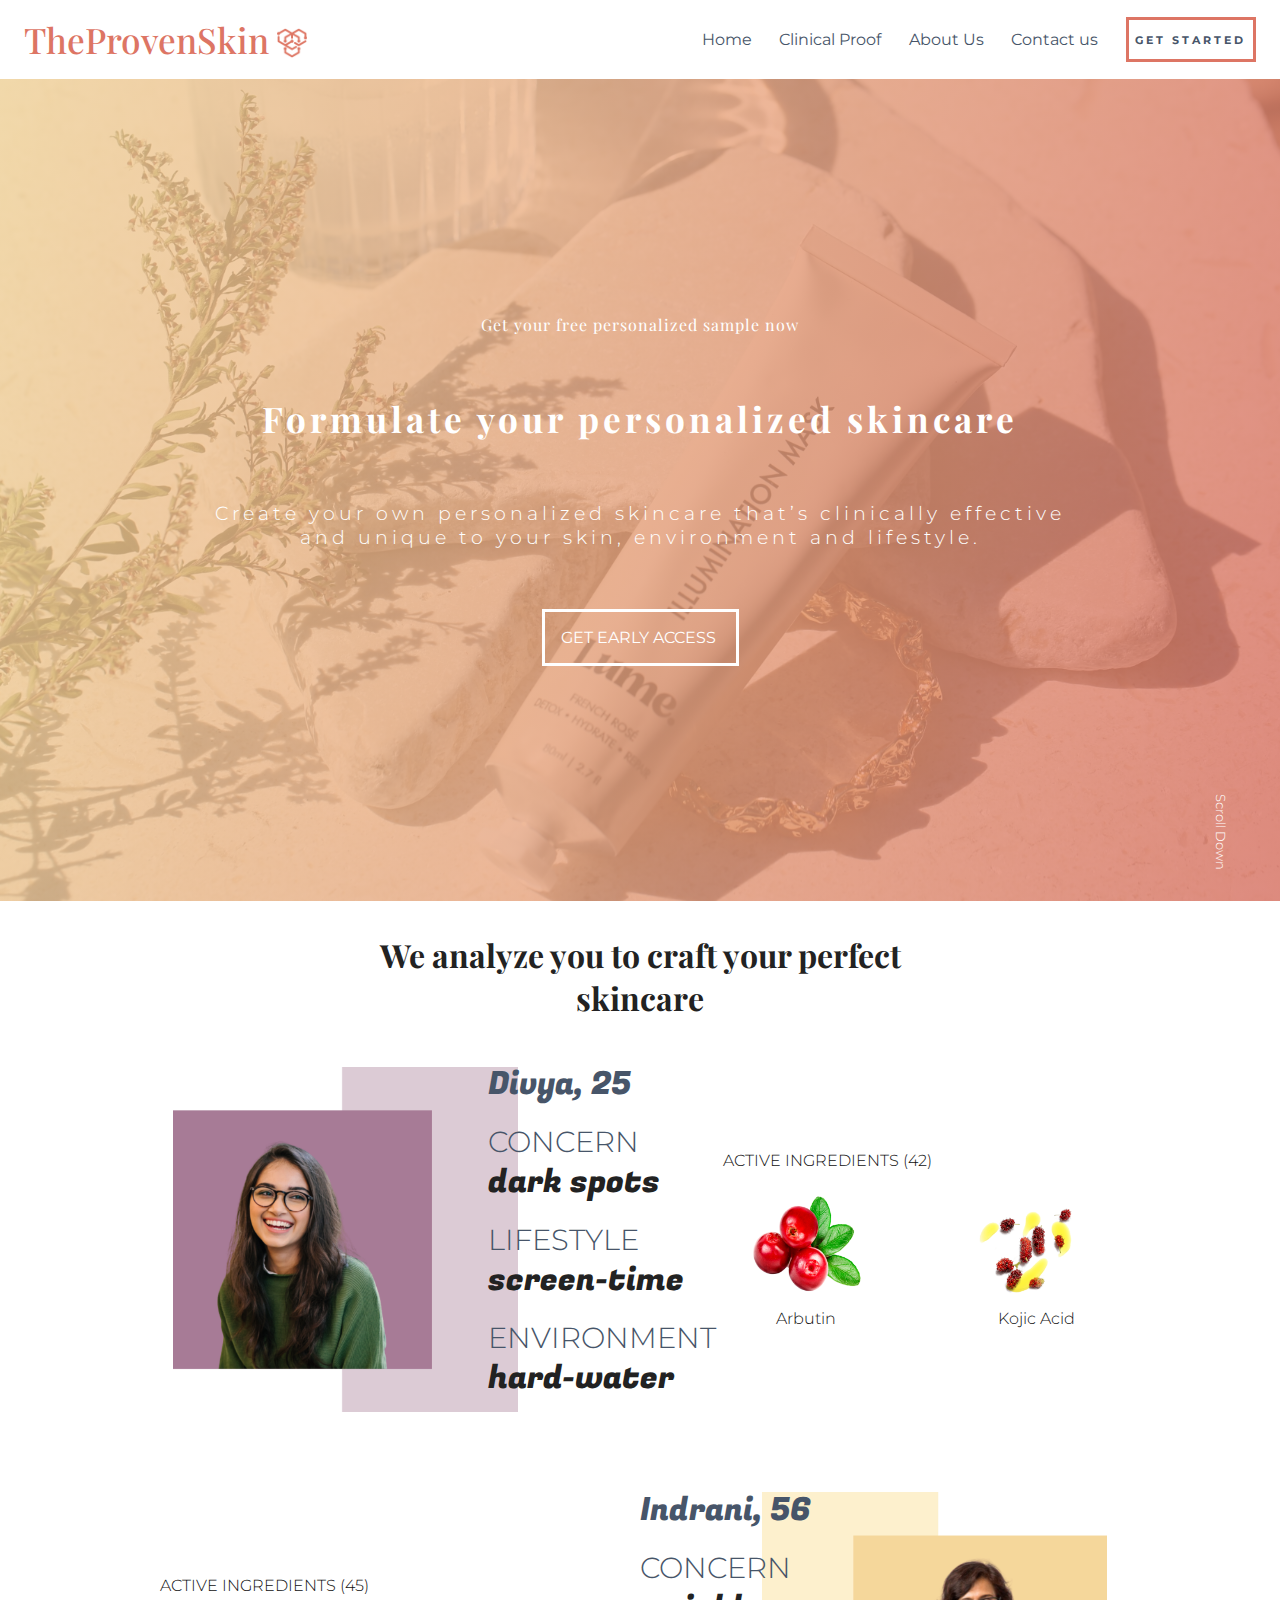
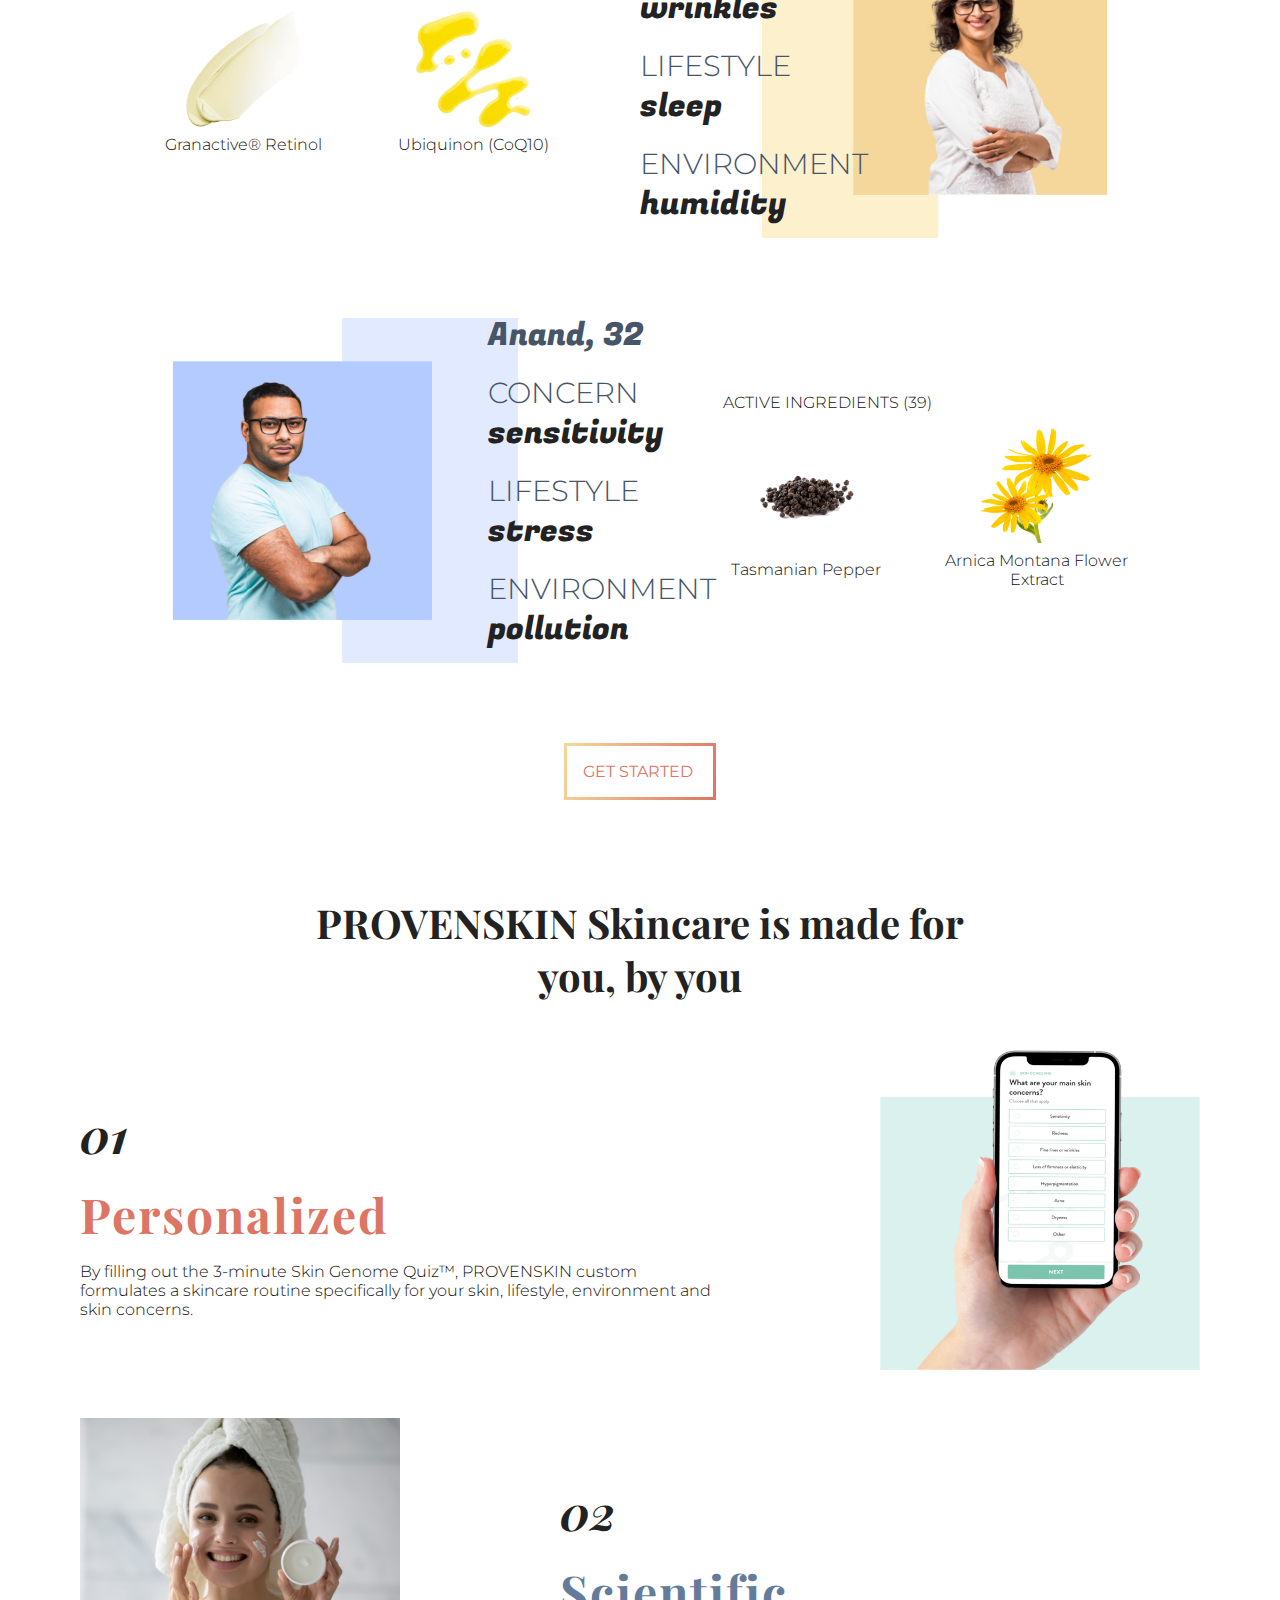
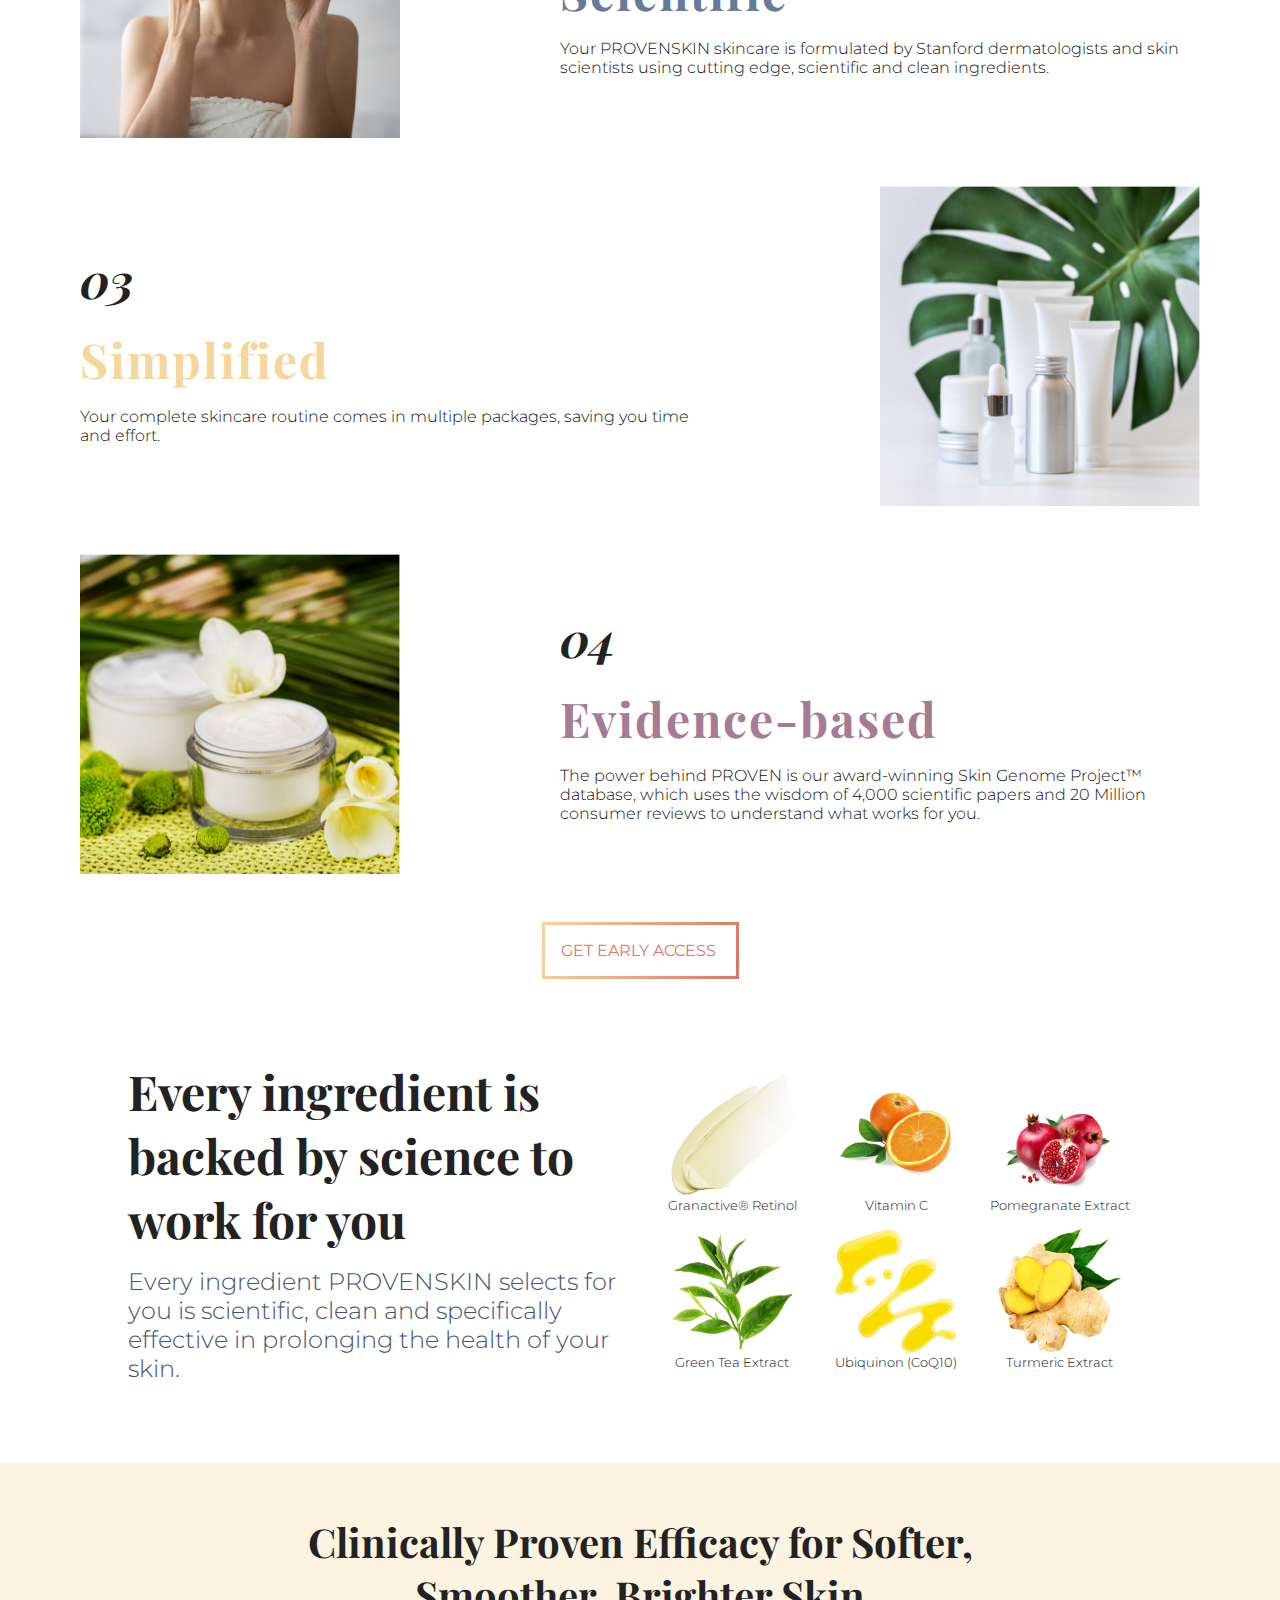
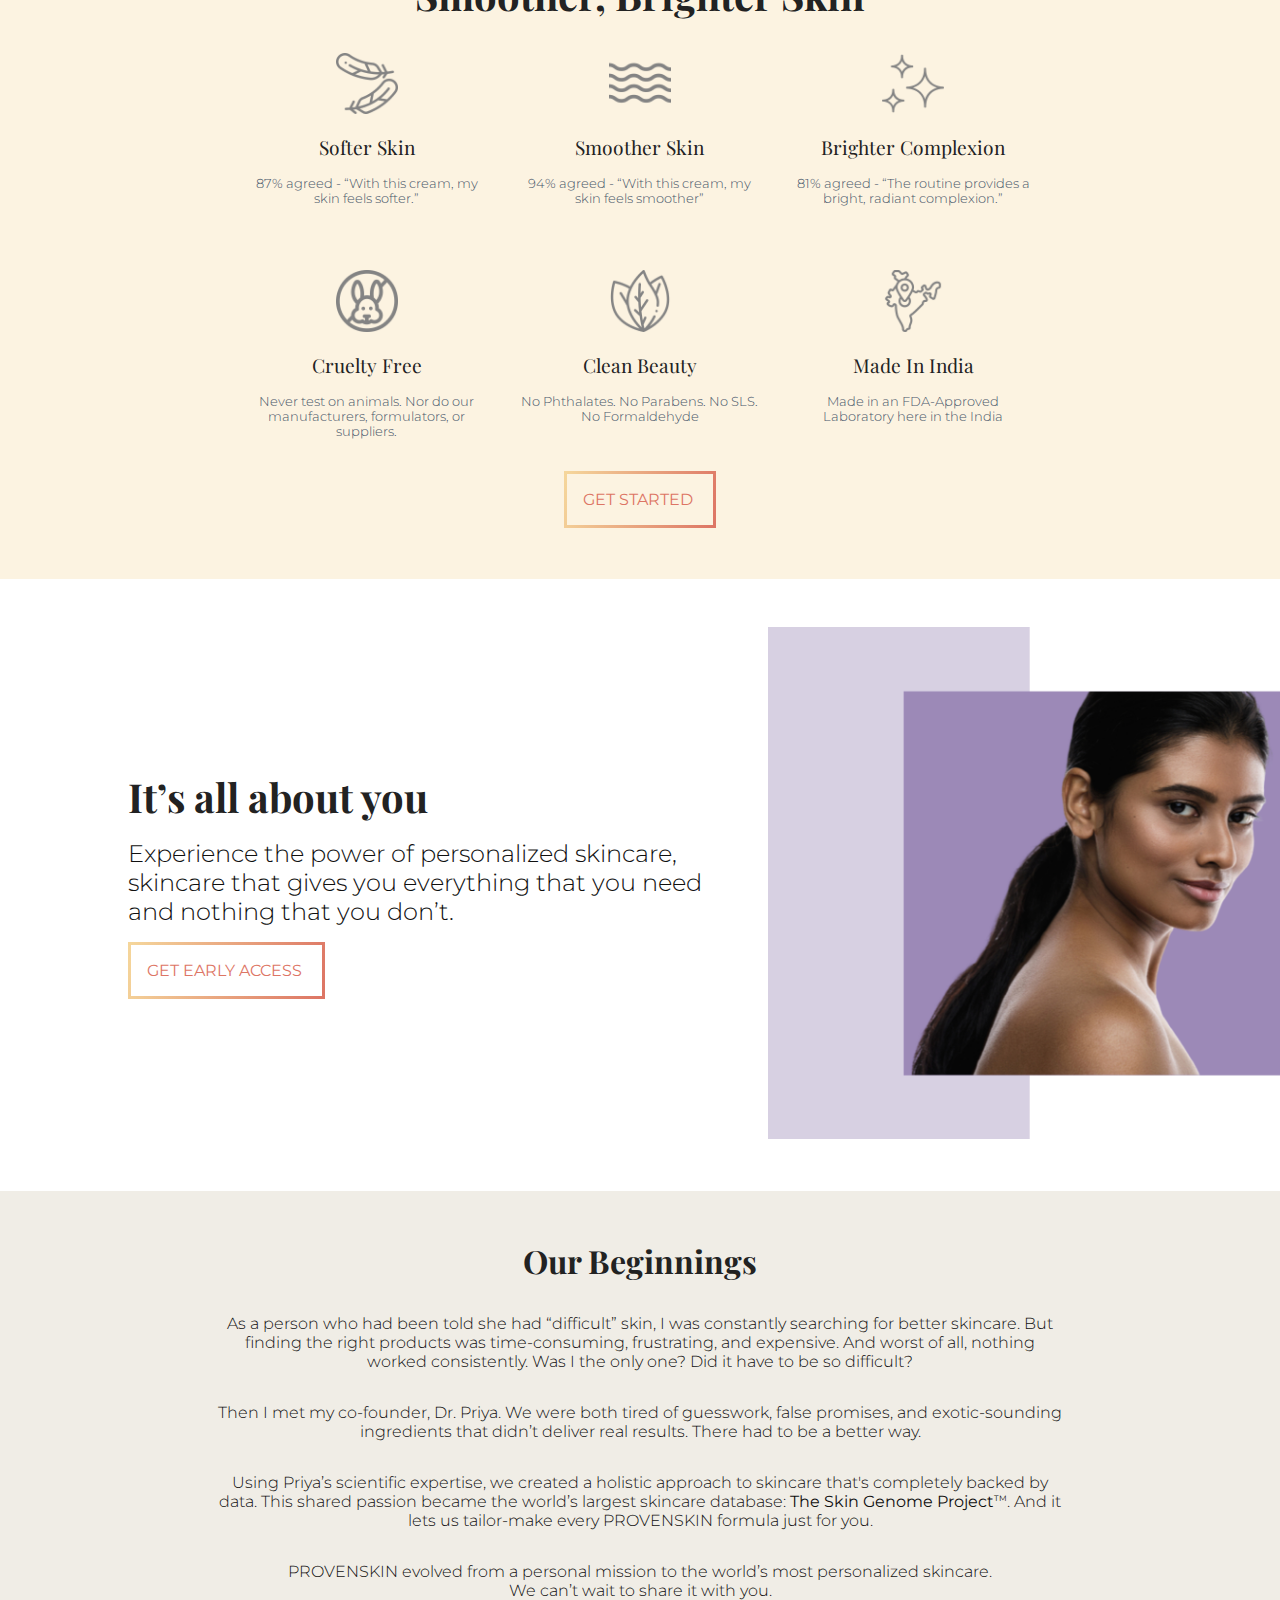
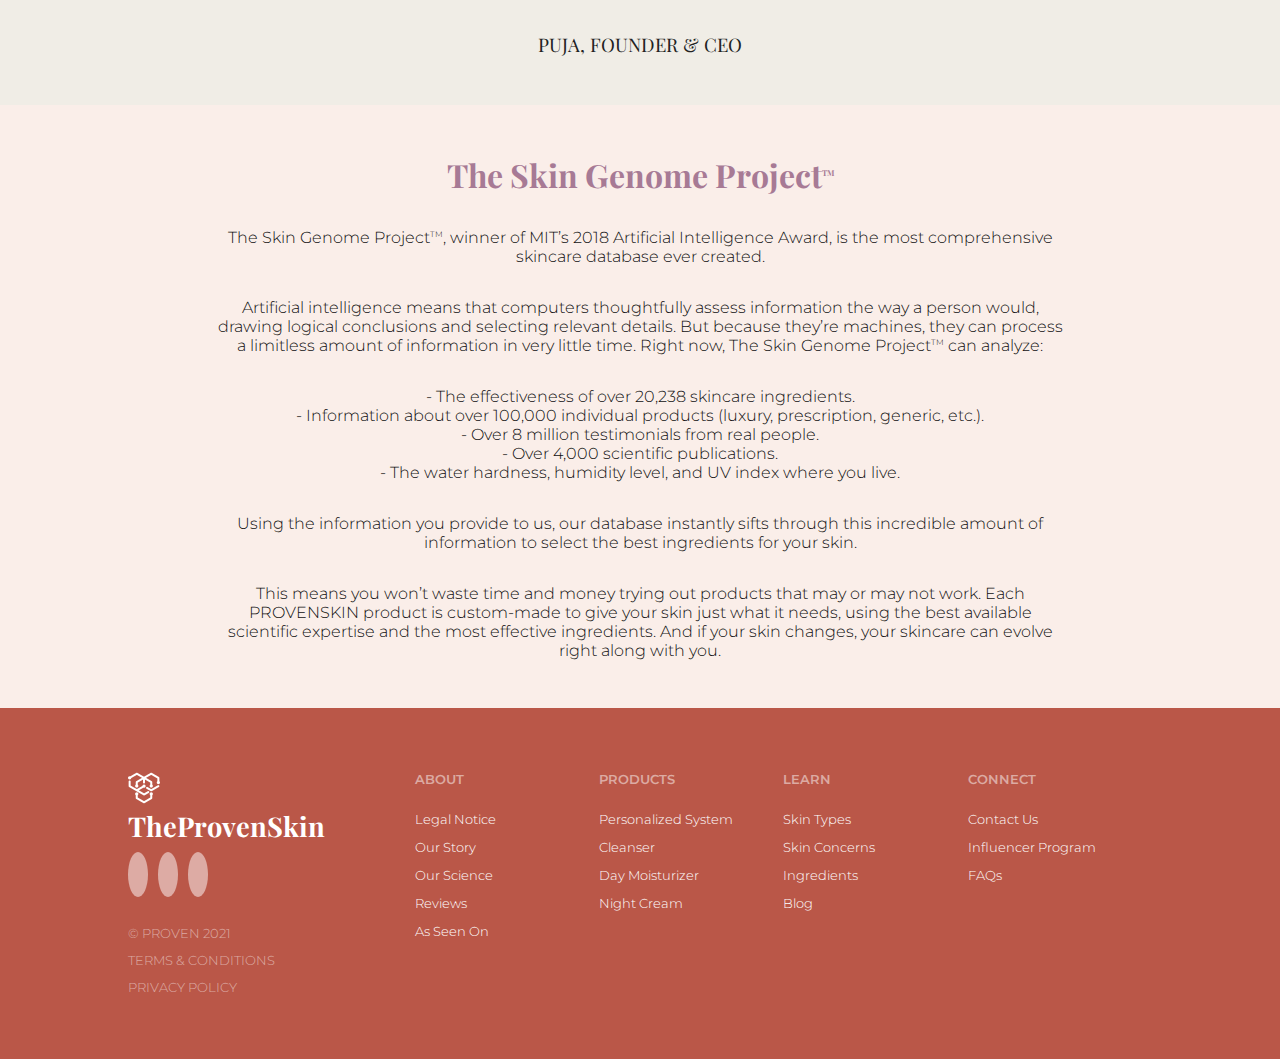
==== index.html @ ecd0af67 "second commit" ====
<!DOCTYPE html>
<html lang="en">
  <head>
    <meta charset="UTF-8" />
    <meta http-equiv="X-UA-Compatible" content="IE=edge" />
    <meta name="viewport" content="width=device-width, initial-scale=1.0" />
    <link rel="icon" href="./assets/nanotechnology.png" />
    <link rel="stylesheet" href="style.css" />
    <link
      rel="stylesheet"
      href="https://unicons.iconscout.com/release/v4.0.0/css/line.css"
    />
    <link
      href="https://fonts.googleapis.com/css?family=Montserrat:300,700|Playfair+Display:400i,400|Fugaz+One"
      rel="stylesheet"
    />
    
    <title>TheProvenSkin</title>
  </head>
  <body>
    <header class="header">
      <nav class="navbar">
        <h6>
          <a href="#" class="nav-logo"
            >TheProvenSkin<img src="./assets/nanotechnology.png" alt=""
          /></a>
        </h6>
        <ul class="nav-menu">
          <li class="nav-item">
            <a href="#" class="nav-link">Home</a>
          </li>
          <li class="nav-item">
            <a href="#clinical-proof" class="nav-link">Clinical Proof</a>
          </li>
          <li class="nav-item">
            <a href="#about" class="nav-link">About Us</a>
          </li>
          <li class="nav-item">
            <a href="contact.html" class="nav-link">Contact us</a>
          </li>
          <li class="nav-button button nav-item">
            <a href="contact.html">Get Started</a>
          </li>
        </ul>
        <div class="hamburger">
          <span class="bar"></span>
          <span class="bar"></span>
          <span class="bar"></span>
        </div>
      </nav>
    </header>

    <!-- scroll to top button -->
    <a href="#" class="to-top">
      <i class="uil uil-angle-double-up"></i>
    </a>

    <!-- main body -->
    <section class="main-slider">
      <a class="scroll-down-btn" href="#profile"
        >Scroll Down <i class="uil uil-angle-right-b"></i
        ><i class="uil uil-angle-right-b"></i
      ></a>
      <div class="slider-content">
        <h5 class="pre-heading">Get your free personalized sample now</h5>
        <h1><b>Formulate your personalized skincare</b></h1>
        <p>
          Create your own personalized skincare that’s clinically effective and
          unique to your skin, environment and lifestyle.
        </p>
        <a class="btn slider-btn" href="contact.html"
          ><b>GET EARLY ACCESS</b> <i class="uil uil-angle-right-b"></i
          ><i class="uil uil-angle-right-b"></i
        ></a>
      </div>
    </section>

    <section class="profile" id="profile">
      <h1 class="heading">
        <b>We analyze you to craft your perfect skincare</b>
      </h1>
      <div class="model young-lady">
        <div class="stuff">
          <img src="./assets/young-lady-model.jpg" alt="" />
          <div class="details">
            <h2 class="name">Divya, 25</h2>
            <p>CONCERN</p>
            <h2>dark spots</h2>
            <p>LIFESTYLE</p>
            <h2>screen-time</h2>
            <p>ENVIRONMENT</p>
            <h2>hard-water</h2>
          </div>
        </div>
        <div class="active-ingredients">
          <p>ACTIVE INGREDIENTS (42)</p>
          <div class="ingredients">
            <div class="ing ing1">
              <img src="./assets/ingredients/arbutin.png" alt="" />
              <p>Arbutin</p>
            </div>
            <div class="ing ing2">
              <img src="./assets/ingredients/Kojic-Acid.png" alt="" />
              <p>Kojic Acid</p>
            </div>
          </div>
        </div>
      </div>
      <div class="model old-lady">
        <div class="stuff">
          <img src="./assets/old-lady-model.jpg" alt="" />
          <div class="details">
            <h2 class="name">Indrani, 56</h2>
            <p>CONCERN</p>
            <h2>wrinkles</h2>
            <p>LIFESTYLE</p>
            <h2>sleep</h2>
            <p>ENVIRONMENT</p>
            <h2>humidity</h2>
          </div>
        </div>
        <div class="active-ingredients">
          <p>ACTIVE INGREDIENTS (45)</p>
          <div class="ingredients">
            <div class="ing ing1">
              <img src="./assets/ingredients/Granactive-Retinol.png" alt="" />
              <p>Granactive® Retinol</p>
            </div>
            <div class="ing ing2">
              <img src="./assets/ingredients/Ubiquinone-CoQ10.png" alt="" />
              <p>Ubiquinon (CoQ10)</p>
            </div>
          </div>
        </div>
      </div>
      <div class="model male">
        <div class="stuff">
          <img src="./assets/male-model.jpg" alt="" />
          <div class="details">
            <h2 class="name">Anand, 32</h2>
            <p>CONCERN</p>
            <h2>sensitivity</h2>
            <p>LIFESTYLE</p>
            <h2>stress</h2>
            <p>ENVIRONMENT</p>
            <h2>pollution</h2>
          </div>
        </div>
        <div class="active-ingredients">
          <p>ACTIVE INGREDIENTS (39)</p>
          <div class="ingredients">
            <div class="ing ing1">
              <img src="./assets/ingredients/pepper.png" alt="" />
              <p>Tasmanian Pepper</p>
            </div>
            <div class="ing ing2">
              <img src="./assets/ingredients/arnica.png" alt="" />
              <p>Arnica Montana Flower Extract</p>
            </div>
          </div>
        </div>
      </div>
      <a class="btn slider-btn" href="contact.html"
        ><b>GET STARTED</b> <i class="uil uil-angle-right-b"></i
        ><i class="uil uil-angle-right-b"></i
      ></a>
    </section>
    <section class="for-you">
      <h1>
        <b>PROVENSKIN Skincare is made for you, by you</b>
      </h1>
      <div class="personalized part to-left">
        <img src="./assets/personalized-image.png" alt="" />
        <div class="content">
          <h2 class="num"><b>01</b></h2>
          <h1 class="heading"><b>Personalized</b></h1>
          <p>
            By filling out the 3-minute Skin Genome Quiz™, PROVENSKIN custom
            formulates a skincare routine specifically for your skin, lifestyle,
            environment and skin concerns.
          </p>
        </div>
      </div>
      <div class="scientific part to-right">
        <img src="./assets/apply-cream.png" alt="" />
        <div class="content">
          <h2 class="num"><b>02</b></h2>
          <h1 class="heading"><b>Scientific</b></h1>
          <p>
            Your PROVENSKIN skincare is formulated by Stanford dermatologists
            and skin scientists using cutting edge, scientific and clean
            ingredients.
          </p>
        </div>
      </div>
      <div class="simplified part to-left">
        <img src="./assets/multiple-cream.png" alt="" />
        <div class="content">
          <h2 class="num"><b>03</b></h2>
          <h1 class="heading"><b>Simplified</b></h1>
          <p>
            Your complete skincare routine comes in multiple packages, saving
            you time and effort.
          </p>
        </div>
      </div>
      <div class="evidence part to-right">
        <img src="./assets/herbal-cream.png" alt="" />
        <div class="content">
          <h2 class="num"><b>04</b></h2>
          <h1 class="heading"><b>Evidence-based</b></h1>
          <p>
            The power behind PROVEN is our award-winning Skin Genome Project™
            database, which uses the wisdom of 4,000 scientific papers and 20
            Million consumer reviews to understand what works for you.
          </p>
        </div>
      </div>
      <a class="btn slider-btn" href="contact.html"
        ><b>GET EARLY ACCESS</b> <i class="uil uil-angle-right-b"></i
        ><i class="uil uil-angle-right-b"></i
      ></a>
    </section>
    <section class="science">
      <div class="typo">
        <h1><b>Every ingredient is backed by science to work for you</b></h1>
        <p>
          Every ingredient PROVENSKIN selects for you is scientific, clean and
          specifically effective in prolonging the health of your skin.
        </p>
      </div>
      <div class="pics">
        <div class="row row1">
          <div class="pic pic1">
            <img src="./assets/ingredients/Granactive-Retinol.png" alt="" />
            <p>Granactive® Retinol</p>
          </div>
          <div class="pic pic2">
            <img src="./assets/ingredients/orange.png" alt="" />
            <p>Vitamin C</p>
          </div>
          <div class="pic pic3">
            <img src="./assets/ingredients/pomogranate.png" alt="" />
            <p>Pomegranate Extract</p>
          </div>
        </div>
        <div class="row row2">
          <div class="pic pic4">
            <img src="./assets/ingredients/green-tea.png" alt="" />
            <p>Green Tea Extract</p>
          </div>
          <div class="pic pic5">
            <img src="./assets/ingredients/Ubiquinone-CoQ10.png" alt="" />
            <p>Ubiquinon (CoQ10)</p>
          </div>
          <div class="pic pic6">
            <img src="./assets/ingredients/turmeric.png" alt="" />
            <p>Turmeric Extract</p>
          </div>
        </div>
      </div>
    </section>
    <section class="clinically-proven" id="clinical-proof">
      <h1>
        <b>Clinically Proven Efficacy for Softer, Smoother, Brighter Skin</b>
      </h1>
      <div class="rows">
        <div class="row row1">
          <div class="part part1">
            <img src="./assets/feathers.png" alt="" />
            <h5>Softer Skin</h5>
            <p>87% agreed - “With this cream, my skin feels softer.”</p>
          </div>
          <div class="part part2">
            <img src="./assets/wave.png" alt="" />
            <h5>Smoother Skin</h5>
            <p>94% agreed - “With this cream, my skin feels smoother”</p>
          </div>
          <div class="part part3">
            <img src="./assets/clean.png" alt="" />
            <h5>Brighter Complexion</h5>
            <p>
              81% agreed - “The routine provides a bright, radiant complexion.”
            </p>
          </div>
        </div>
        <div class="row row2">
          <div class="part part4">
            <img src="./assets/cruelty-free.png" alt="" />
            <h5>Cruelty Free</h5>
            <p>
              Never test on animals. Nor do our manufacturers, formulators, or
              suppliers.
            </p>
          </div>
          <div class="part part5">
            <img src="./assets/leaves.png" alt="" />
            <h5>Clean Beauty</h5>
            <p>No Phthalates. No Parabens. No SLS. No Formaldehyde</p>
          </div>
          <div class="part part6">
            <img src="./assets/india.png" alt="" />
            <h5>Made In India</h5>
            <p>Made in an FDA-Approved Laboratory here in the India</p>
          </div>
        </div>
      </div>
      <a class="btn slider-btn" href="contact.html"
        ><b>GET STARTED</b> <i class="uil uil-angle-right-b"></i
        ><i class="uil uil-angle-right-b"></i
      ></a>
    </section>
    <section class="about-you">
      <div class="typo">
        <h1><b>It’s all about you</b></h1>
        <p>
          Experience the power of personalized skincare, skincare that gives you
          everything that you need and nothing that you don’t.
        </p>
        <a class="btn slider-btn" href="contact.html"
          ><b>GET EARLY ACCESS</b> <i class="uil uil-angle-right-b"></i
          ><i class="uil uil-angle-right-b"></i
        ></a>
      </div>
      <div class="photo">
        <img src="./assets/dark-lady-model.jpg" alt="" />
      </div>
    </section>
    <section class="about" id="our-story">
      <div class="content">
        <h1><b>Our Beginnings</b></h1>
        <p>
          As a person who had been told she had “difficult” skin, I was
          constantly searching for better skincare. But finding the right
          products was time-consuming, frustrating, and expensive. And worst of
          all, nothing worked consistently. Was I the only one? Did it have to
          be so difficult?
        </p>
        <p>
          Then I met my co-founder, Dr. Priya. We were both tired of
          guesswork, false promises, and exotic-sounding ingredients that didn’t
          deliver real results. There had to be a better way.
        </p>
        <p>
          Using Priya’s scientific expertise, we created a holistic approach to
          skincare that's completely backed by data. This shared passion became
          the world’s largest skincare database:
          <b>The Skin Genome Project<sup>TM</sup></b
          >. And it lets us tailor-make every PROVENSKIN formula just for you.
        </p>
        <p>
          PROVENSKIN evolved from a personal mission to the world’s most
          personalized skincare. <br />
          We can’t wait to share it with you.
        </p>
        <h3>PUJA, FOUNDER & CEO</h3>
      </div>
      <div class="project" id="our-science">
        <h1>
          <b>The Skin Genome Project<sup>TM</sup></b>
        </h1>
        <p>
          The Skin Genome Project<sup>TM</sup>, winner of MIT’s 2018 Artificial
          Intelligence Award, is the most comprehensive skincare database ever
          created.
        </p>
        <p>
          Artificial intelligence means that computers thoughtfully assess
          information the way a person would, drawing logical conclusions and
          selecting relevant details. But because they’re machines, they can
          process a limitless amount of information in very little time. Right
          now, The Skin Genome Project<sup>TM</sup> can analyze:
        </p>
        <p>
          - The effectiveness of over 20,238 skincare ingredients. <br />
          - Information about over 100,000 individual products (luxury,
          prescription, generic, etc.). <br />
          - Over 8 million testimonials from real people. <br />
          - Over 4,000 scientific publications. <br />
          - The water hardness, humidity level, and UV index where you live.
        </p>
        <p>
          Using the information you provide to us, our database instantly
          sifts through this incredible amount of information to select the best
          ingredients for your skin.
        </p>
        <p>
          This means you won’t waste time and money trying out products that may
          or may not work. Each PROVENSKIN product is custom-made to give your
          skin just what it needs, using the best available scientific expertise
          and the most effective ingredients. And if your skin changes, your
          skincare can evolve right along with you.
        </p>
      </div>
    </section>
    <footer>
      <div class="brand">
        <div class="part1">
          <img src="./assets/nanotechnology-white.png" alt="" class="logo" />
          <h1 class="logoname"><b>TheProvenSkin</b></h1>
          <div class="socials">
            <a href=""><i class="uil uil-instagram"></i></a>
            <a href=""><i class="uil uil-facebook-f"></i></a>
            <a href="https://www.linkedin.com/company/theprovenskin"
              ><i class="uil uil-linkedin-alt"></i
            ></a>
          </div>
        </div>
        <div class="part2">
          <p>© PROVEN 2021</p>
          <a href="">TERMS & CONDITIONS</a>
          <a href="">PRIVACY POLICY</a>
        </div>
      </div>
      <div class="about">
        <p class="heading">ABOUT</p>
        <a href="legal-notice.html">Legal Notice</a>
        <a href="#our-story">Our Story</a>
        <a href="#our-science">Our Science</a>
        <a href="">Reviews</a>
        <a href="">As Seen On</a>
      </div>
      <div class="products">
        <p class="heading">PRODUCTS</p>
        <a href="">Personalized System</a>
        <a href="">Cleanser</a>
        <a href="">Day Moisturizer</a>
        <a href="">Night Cream</a>
      </div>
      <div class="learn">
        <p class="heading">LEARN</p>
        <a href="">Skin Types</a>
        <a href="">Skin Concerns</a>
        <a href="">Ingredients</a>
        <a href="">Blog</a>
      </div>
      <div class="connect">
        <p class="heading">CONNECT</p>
        <a href="contact.html">Contact Us</a>
        <a href="">Influencer Program</a>
        <a href="">FAQs</a>
      </div>
    </footer>
    <script src="/script.js"></script>
    <script>
      var form = document.getElementById("my-form");
      
      async function handleSubmit(event) {
        event.preventDefault();
        var status = document.getElementById("my-form-status");
        var data = new FormData(event.target);
        fetch(event.target.action, {
          method: form.method,
          body: data,
          headers: {
              'Accept': 'application/json'
          }
        }).then(response => {
          status.innerHTML = "Thanks for your submission!";
          form.reset()
        }).catch(error => {
          status.innerHTML = "Oops! There was a problem submitting your form"
        });
      }
      form.addEventListener("submit", handleSubmit)
  </script>
  </body>
</html>
---- style.css ----
* {
  margin: 0px;
  padding: 0px;
  box-sizing: border-box;
  text-decoration: none;
  border: none;
  outline: none;
}
a {
  text-decoration: none;
}
li {
  list-style: none;
}

html {
  font-size: 100%;
  height: 100%;
  overflow-x: hidden;
  margin: 0px;
  padding: 0px;
  touch-action: manipulation;
  scroll-behavior: smooth;
}
body {
  font-family: "Montserrat", sans-serif;
  font-weight: 300;
  color: #101010;
  -webkit-font-smoothing: antialiased;
  -moz-osx-font-smoothing: grayscale;
  word-wrap: break-word;
}
h1,
h2,
h3,
h4,
h5,
h6 {
  font-family: "Playfair Display", serif;
  font-weight: 400;
  /* font-style: italic; */
  color: #222;
}
.button {
  font-family: "Montserrat", sans-serif;
  font-weight: 700;
  /* font-size: 13px; */
  text-transform: uppercase;
  letter-spacing: 3px;
}

/* navbar */
.navbar {
  display: flex;
  justify-content: space-between;
  align-items: center;
  padding: 1rem 1.5rem;
  background: white;
}

.navbar > h6 > a > img {
  width: 30px;
  padding-top: 6px;
}

.hamburger {
  display: none;
}

.bar {
  display: block;
  width: 20px;
  height: 2px;
  margin: 5px auto;
  -webkit-transition: all 0.3s ease-in-out;
  transition: all 0.3s ease-in-out;
  background-color: #101010;
}

.nav-menu {
  display: flex;
  justify-content: space-between;
  align-items: center;
  width: 45%;
  /* position: absolute;
  right: 20%; */
}

.nav-link {
  /* font-size: 1rem; */
  font-weight: 400;
  color: #475569;
}

.nav-link:hover {
  color: #dd7564;
}

.nav-logo {
  font-size: 2.2rem;
  display: flex;
  align-items: center;
  justify-content: center;
  gap: 8px;
  color: #dd7564;
  font-weight: 500;
}

.nav-button a {
  width: 130px;
  height: 45px;
  border: solid 3px #dd7564;
  font-size: 0.7rem;
  color: #475569;
  display: flex;
  align-items: center;
  justify-content: center;
}

.nav-button a:hover {
  background-color: #dd7564;
  color: white;
  transition: 0.3s;
}

/* scroll to top button */

.to-top {
  border: 3px solid;
  border-image: linear-gradient(105deg, #f5d69b 0%, #dd7564 100%);
  border-image-slice: 1;
  position: fixed;
  z-index: 999;
  bottom: 10px;
  right: 20px;
  width: 3rem;
  height: 3rem;
  display: flex;
  align-items: center;
  justify-content: center;
  font-size: 25px;
  color: #dd7564;
  opacity: 0;
  pointer-events: none;
  transition: all 0.4s;
}
.to-top:hover {
  border: none;
  background: linear-gradient(105deg, #f5d69b 0%, #dd7564 100%);
}
.to-top:hover > i {
  color: white;
}
.to-top.active {
  bottom: 20px;
  pointer-events: auto;
  opacity: 1;
}

.main-slider {
  height: 91.3vh;
  position: relative;
  z-index: 5;
  background-image: url(./assets/bg.jpg);
  background-size: cover;
  background-position: center;
  color: #fff;
  display: flex;
  align-items: center;
  justify-content: center;
}

.main-slider:after {
  content: "";
  position: absolute;
  top: 0;
  bottom: 0;
  left: 0;
  right: 0;
  opacity: 0.8;
  z-index: -1;
  background: linear-gradient(105deg, #f5d69b 0%, #dd7564 100%);
}

.slider-content {
  display: flex;
  flex-direction: column;
  align-items: center;
  justify-content: space-around;
  width: 70%;
  height: 50%;
  margin: 0 auto;
  text-align: center;
  /* padding: 10% 0; */
}
.slider-content p {
  /* margin-top: 20px; */
  font-size: 1.2rem;
  letter-spacing: 4px;
}
.slider-content h1 {
  /* margin-top: 20px; */
  font-size: 2.2rem;
  letter-spacing: 4px;
  color: white;
}

.slider-content .pre-heading {
  /* margin-bottom: 20px; */
  letter-spacing: 1px;
  font-size: 1rem;
  color: white;
}

.slider-content .slider-btn {
  /* margin-top: 30px; */
  border: 3px solid white;
  padding: 1rem;
  color: #fff;
}

.slider-content .slider-btn:hover {
  background: #fff;
  color: #222;
}

/* button */
.btn i {
  margin-left: 5px;
}

.btn i:last-child {
  margin-left: -1px;
  transition: all 0.1s;
  opacity: 0.5;
}

.btn:hover i:last-child {
  opacity: 1;
}

.scroll-down-btn {
  padding: 0;
  position: absolute;
  bottom: 20px;
  right: 20px;
  font-size: 0.8em;
  transform: rotate(90deg) translateX(-50%);
  color: #fff;
}

.scroll-down-btn:hover {
  color: #ddd;
}

.scroll-down-btn i {
  margin-left: 5px;
}

.scroll-down-btn i:last-child {
  margin-left: -1px;
  transition: all 0.1s;
  opacity: 0.5;
}

.scroll-down-btn:hover i:last-child {
  opacity: 1;
}
/* about */
.about > .content {
  padding: 3rem 6rem;
  gap: 2rem;
  background-color: #f0ede6;
  display: flex;
  flex-direction: column;
  align-items: center;
  justify-content: center;
  text-align: center;
}
.about h1 {
  font-size: 2rem;
}
.about p {
  font-size: 1rem;
  width: 78%;
}
.about sup {
  font-size: 0.5rem;
}
.about > .project {
  background-color: #faeee9;
  padding: 3rem 6rem;
  gap: 2rem;
  display: flex;
  flex-direction: column;
  align-items: center;
  justify-content: center;
  text-align: center;
}

.about > .project h1 {
  color: #a77a95;
}
/* profile */
.profile {
  display: flex;
  flex-direction: column;
  align-items: center;
}
.profile > .heading {
  width: 50%;
  text-align: center;
  margin: 0 auto;
  font-size: 2rem;
  padding: 2rem 0 3rem 0;
}
.model {
  display: flex;
  align-items: center;
  justify-content: space-around;
  margin-bottom: 5rem;
}
.stuff {
  width: 60%;
  display: flex;
  flex-direction: row;
  align-items: center;
  justify-content: center;
}
.stuff img {
  width: 50%;
}
.active-ingredients {
  width: 40%;
  display: flex;
  flex-direction: column;
  margin-right: 10%;
}
.ingredients {
  margin-top: 1rem;
  display: flex;
  flex-direction: row;
  justify-content: center;
  /* padding: 10%; */
}
.ing {
  width: 50%;
  display: flex;
  flex-direction: column;
  align-items: center;
  justify-content: center;
  text-align: center;
}
.ing img {
  width: 50%;
  margin-bottom: 0.5rem;
}

.details {
  position: absolute;
  padding-left: 40%;
  /* padding-top: 2rem; */
}
.details > .name {
  color: #475569;
}
.details > p {
  color: #475569;
  font-size: 1.8rem;
}
.details > h2 {
  font-size: 2rem;
  font-family: "Fugaz One", cursive;
  /* font-style: normal; */
  margin-bottom: 1rem;
}
.ingredients {
  display: flex;
  align-items: center;
  justify-content: space-around;
}
.active-ingredients p {
  padding-left: 2rem;
}

.ing p {
  padding-left: 0;
}

.old-lady {
  flex-direction: row-reverse;
}
.old-lady > .active-ingredients {
  margin-left: 10%;
  margin-right: 0;
}
.old-lady > .stuff > .details {
  left: 0;
  padding-left: 50%;
}

.slider-btn {
  border: 3px solid;
  border-image: linear-gradient(105deg, #f5d69b 0%, #dd7564 100%);
  border-image-slice: 1;
  padding: 1rem;
  color: #dd7564;
}

.slider-btn:hover {
  background: linear-gradient(105deg, #f5d69b 0%, #dd7564 100%);
  color: #fff;
}
.for-you {
  display: flex;
  flex-direction: column;
  align-items: center;
  justify-content: center;
  margin-top: 3rem;
}
.for-you > .part {
  display: flex;
  flex-direction: row;
  align-items: center;
  justify-content: space-around;
  margin-bottom: 3rem;
}
.for-you > .to-left {
  flex-direction: row-reverse;
}
.part img {
  width: 25%;
}
.part > .content {
  width: 50%;
  display: flex;
  flex-direction: column;
  gap: 1rem;
}
.for-you > h1 {
  font-size: 2.5rem;
  text-align: center;
  width: 52%;
  margin: 3rem 0;
}
.part > .content h2 {
  font-size: 3rem;
}
.part > .content h1 {
  font-size: 3rem;
  letter-spacing: 2px;
  /* font-style: normal; */
}
.part > .content > .num {
  font-style: italic;
}
.personalized h1 {
  color: #dd7564;
}
.scientific h1 {
  color: #657b9b;
}
.simplified h1 {
  color: #f5d69b;
}
.evidence h1 {
  color: #a77a95;
}
.science {
  display: flex;
  align-items: center;
  width: 80%;
  margin: 0 auto;
  justify-content: space-between;
  padding: 5rem 0;
}
.science > .typo {
  width: 50%;
}
.science > .typo h1 {
  font-size: 3rem;
  /* letter-spacing: 2px; */
  /* font-style: normal; */
  margin-bottom: 1rem;
}
.science > .typo p {
  font-size: 1.5rem;
  color: #475569;
}
.science > .pics {
  display: flex;
  flex-direction: column;
  align-items: center;
  justify-content: center;
  width: 50%;
  gap: 1rem;
}
.science > .pics > .row {
  display: flex;
  flex-direction: row;
  align-items: center;
  justify-content: center;
  gap: 2%;
}
.science > .pics > .row > .pic {
  text-align: center;
  width: 30%;
  font-size: 0.8rem;
}
.science > .pics > .row > .pic img {
  width: 80%;
}
.clinically-proven {
  display: flex;
  flex-direction: column;
  align-items: center;
  justify-content: center;
  /* width: 60%; */
  padding: 4% 18%;
  margin: 0 auto;
  text-align: center;
  background-color: #fcf3e1;
}
.clinically-proven h1 {
  font-size: 2.5rem;
}
.clinically-proven > .rows {
  display: flex;
  flex-direction: column;
}
.clinically-proven > .rows > .row {
  display: flex;
  flex-direction: row;
  padding: 2rem 0;
  align-items: stretch;
  justify-content: space-around;
}
.clinically-proven > .rows > .row > .part {
  height: 30%;
  width: 30%;
}
.clinically-proven > .rows > .row > .part h5 {
  font-size: 1.2rem;
  /* font-style: normal; */
  padding: 1rem 0;
}
.clinically-proven > .rows > .row > .part p {
  font-size: 0.8rem;
  color: #475569;
}
.about-you {
  display: flex;
  align-items: center;
  justify-content: space-between;
  padding: 3rem 0;
}
.about-you > .typo {
  display: flex;
  flex-direction: column;
  align-items: flex-start;
  gap: 1rem;
  width: 60%;
  padding: 0 5% 0 10%;
}
.about-you > .typo h1 {
  font-size: 2.5rem;
}
.about-you > .typo p {
  font-size: 1.5rem;
}
.about-you > .photo {
  width: 40%;
}
.about-you > .photo img {
  width: 100%;
}

footer {
  background-color: #ba5748;
  /* height: 50vh; */
  padding: 5% 10%;
  color: white;
  display: flex;
  flex-direction: row;
  flex-wrap: wrap;
  align-items: stretch;
}
footer p {
  font-size: 0.8rem !important;
}
footer a {
  font-size: 0.8rem;
  color: white;
}
footer > .brand {
  display: flex;
  flex-direction: column;
  width: 24%;
  margin-right: 4%;
}
footer > .brand > .part1 h1 {
  color: white;
  font-size: 1.7rem;
}
footer > .brand > .part1 > .socials {
  margin-top: 1rem;
  display: flex;
  gap: 10px;
}
footer > .brand > .part1 > .socials i {
  font-size: 1.5rem;
  color: white;
  padding: 8px 10px;
  background-color: #ffffff80;
  border-radius: 50%;
}
footer > .brand > .part1 > .socials i:hover {
  background-color: transparent;
}
footer > .brand > .part2 {
  display: flex;
  flex-direction: column;
  color: #ffffff80;
  margin-top: 15%;
}
footer > .brand > .part2 a {
  color: #ffffff80;
  margin-top: 5%;
}
footer > .brand > .part2 a:hover{
  text-decoration: none;
  color: white;
}
footer > .about {
  width: 18%;
  display: flex;
  flex-direction: column;
  gap: 0.8rem;
}
footer > .products {
  width: 18%;
  display: flex;
  flex-direction: column;
  gap: 0.8rem;
}
footer > .learn {
  width: 18%;
  display: flex;
  flex-direction: column;
  gap: 0.8rem;
}
footer > .connect {
  width: 18%;
  display: flex;
  flex-direction: column;
  gap: 0.8rem;
}
footer .heading {
  margin-bottom: 0.8rem;
  color: #ffffff80;
  font-weight: 600;
}


@media only screen and (max-width: 768px) {
  .nav-logo img {
    width: 25px;
  }
  .nav-logo {
    font-size: 1.5rem;
  }

  .nav-menu {
    position: fixed;
    z-index: 999;
    overflow: hidden;
    right: -100%;
    top: 4.25rem;
    flex-direction: column;
    width: 20rem;
    height: 100vh;
    transition: 0.3s;
    background: #101010;
  }

  .nav-menu.active {
    right: 0;
  }

  .nav-item {
    padding: 3.5% 8%;
    margin-top: 10%;
  }

  .nav-item > a {
    color: white;
  }

  .nav-menu {
    display: block;
  }

  .nav-link {
    display: block;
  }

  .hamburger {
    display: block;
    cursor: pointer;
  }

  .hamburger.active .bar:nth-child(2) {
    opacity: 0;
  }

  .hamburger.active .bar:nth-child(1) {
    transform: translateY(7px) rotate(45deg);
  }

  .hamburger.active .bar:nth-child(3) {
    transform: translateY(-7px) rotate(-45deg);
  }
  .main-slider {
    height: 86vh;
  }

  .scroll-down-btn {
    right: -15px;
  }
  .slider-content {
    width: 90%;
  }
  .slider-content .slider-btn {
    padding: 0.6rem;
  }
  .slider-content p {
    font-size: 1rem;
  }
  .slider-content h1 {
    font-size: 1.5rem;
  }
  .slider-content > .pre-heading {
    font-size: 1rem;
    margin-bottom: 0;
  }
  .about > .content {
    padding: 3rem 1rem;
  }
  .about > .project {
    padding: 3rem 1rem;
  }
  .about p {
    width: 90%;
    font-size: 0.85rem;
  }
  .profile > .heading {
    width: 90%;
  }
  .model {
    flex-direction: column;
  }
  .stuff {
    width: 100vw;
  }
  .stuff img {
    width: 80%;
    margin-right: 2rem;
  }
  .details {
    padding-left: 70%;
  }
  .details p {
    font-size: 0.7rem;
  }
  .details h2 {
    font-size: 1rem;
    /* margin-bottom: 0.5rem; */
  }
  .active-ingredients {
    width: 100%;
    margin: 2rem 0;
  }
  .old-lady>.stuff img{
    margin-right: 0;
    margin-left: 2rem;
  }
  .old-lady > .active-ingredients {
    margin-left: 0;
  }
  .old-lady > .stuff > .details {
    left: 0;
    padding-left: 3%;
  }
  .profile.slider-btn {
    padding: 0.6rem;
  }
  .for-you > .part {
    display: flex;
    flex-direction: column;
  }
  .for-you > .part h1 {
    font-size: 1.8rem;
  }
  .for-you h1 {
    width: 90%;
    font-size: 2rem;
  }
  .for-you > .part img {
    width: 50%;
    margin-bottom: 2rem;
  }
  .part > .content {
    width: 70%;
  }
  .science {
    flex-direction: column;
    text-align: center;
  }
  .science > .typo {
    width: 95%;
  }
  .science > .typo h1 {
    font-size: 2rem;
  }
  .science > .typo p {
    font-size: 1rem;
    margin-bottom: 2rem;
  }
  .science > .pics {
    flex-direction: row;
    width: 95%;
  }
  .science > .pics > .row {
    flex-direction: column;
    width: 50%;
  }
  .science > .pics > .row > .pic {
    text-align: center;
    width: 100%;
    height: 30%;
    font-size: 0.8rem;
    margin: 10px 0;
  }
  .science > .pics > .row > .pic3 {
    margin: 3px;
  }
  .clinically-proven {
    /* width: 90%; */
    padding: 4% 10%;
  }
  .clinically-proven h1 {
    font-size: 2rem;
  }
  .clinically-proven > .rows {
    flex-direction: row;
  }
  .clinically-proven > .rows > .row {
    flex-direction: column;
    align-items: center;
    justify-content: center;
  }
  .clinically-proven > .rows > .row > .part {
    height: 50%;
    width: 90%;
    padding: 10% 0;
  }
  .clinically-proven > .rows > .row > .part h5 {
    font-size: 1rem;
  }
  .clinically-proven > .rows > .row > .part p {
    font-size: 0.7rem;
  }
  .about-you {
    flex-direction: column-reverse;
  }
  .about-you > .photo {
    width: 100%;
  }
  .about-you > .typo {
    width: 90%;
    padding: 0;
    align-items: center;
    justify-content: center;
    text-align: center;
  }
  .about-you > .typo h1 {
    font-size: 2rem;
  }
  .about-you > .typo p {
    font-size: 1rem;
  }
  
  footer > .brand {
    display: flex;
    /* flex-direction: row; */
    width: 100%;
    align-items: flex-start;
    gap: 25%;
    margin-right: 0;
  }
  
  footer > .about {
    width: 50%;
    margin-top: 2rem;
  }
  footer > .products {
    width: 50%;
    margin-top: 2rem;
  }
  footer > .learn {
    width: 50%;
    margin-top: 2rem;
  }
  footer > .connect {
    width: 50%;
    margin-top: 2rem;
  }
}
@media only screen and (max-width: 825px) and (orientation: landscape) {
  .main-slider {
    height: 82vh;
  }
  .slider-content {
    height: 90%;
  }
  .nav-logo img {
    width: 25px;
  }
  .nav-logo {
    font-size: 1.5rem;
  }

  .nav-menu {
    position: fixed;
    z-index: 999;
    overflow: hidden;
    right: -100%;
    top: 4.25rem;
    flex-direction: column;
    width: 20rem;
    height: 100vh;
    transition: 0.3s;
    background: #101010;
  }

  .nav-menu.active {
    right: 0;
  }

  .nav-item {
    padding: 0% 8% !important;
    margin: 0 !important;
  }

  .nav-item > a {
    color: white;
  }

  .nav-menu {
    display: block;
  }

  .nav-link {
    display: block;
  }

  .hamburger {
    display: block;
    cursor: pointer;
  }

  .hamburger.active .bar:nth-child(2) {
    opacity: 0;
  }

  .hamburger.active .bar:nth-child(1) {
    transform: translateY(7px) rotate(45deg);
  }

  .hamburger.active .bar:nth-child(3) {
    transform: translateY(-7px) rotate(-45deg);
  }
  .nav-item {
    margin: 8% !important;
  }
  .details {
    padding-left: 30%;
  }
  .details p {
    font-size: 0.7rem;
  }
  .details h2 {
    font-size: 1rem;
  }
  .science > .typo h1 {
    font-size: 2rem;
  }
  .science > .typo p {
    font-size: 1rem;
  }
  .about-you > .typo h1 {
    font-size: 2rem;
  }
  .about-you > .typo p {
    font-size: 1rem;
  }
}

@media only screen and (device-width: 768px) {
  p {
    font-size: 1.2rem !important;
  }
  .stuff img {
    width: 60%;
  }
  .details {
    padding-left: 60%;
  }
  .old-lady > .stuff > .details {
    left: 0;
    padding-left: 12%;
  }
  .details p {
    font-size: 1.2rem;
  }
  .details h2 {
    font-size: 1.6rem;
  }

  .main-slider {
    height: 93.5vh;
  }
  .slider-content h5 {
    font-size: 1.8rem !important;
  }
  .slider-content h1 {
    font-size: 2rem !important;
  }
  footer > .brand {
    flex-direction: row;
  }
  footer > .brand > .part2 {
    margin: 0;
  }
}
@media only screen and (device-width: 1024px) and (device-height: 1366px) {
  .main-slider {
    height: 94.2vh;
  }
  .nav-menu {
    width: 60%;
  }
  .details {
    padding-top: 0;
  }
  .details h2 {
    margin-bottom: 0rem;
  }
  .stuff > .details p {
    font-size: 1.2rem;
  }
  .stuff > .details h2 {
    font-size: 1.7rem;
  }
}
@media only screen and (device-width: 1366px) and (device-height: 1024px) {
  .main-slider {
    height: 92.3vh;
  }
}
@media only screen and (device-width: 1024px) and (device-height: 768px) {
  .nav-menu {
    width: 60% !important;
  }
}
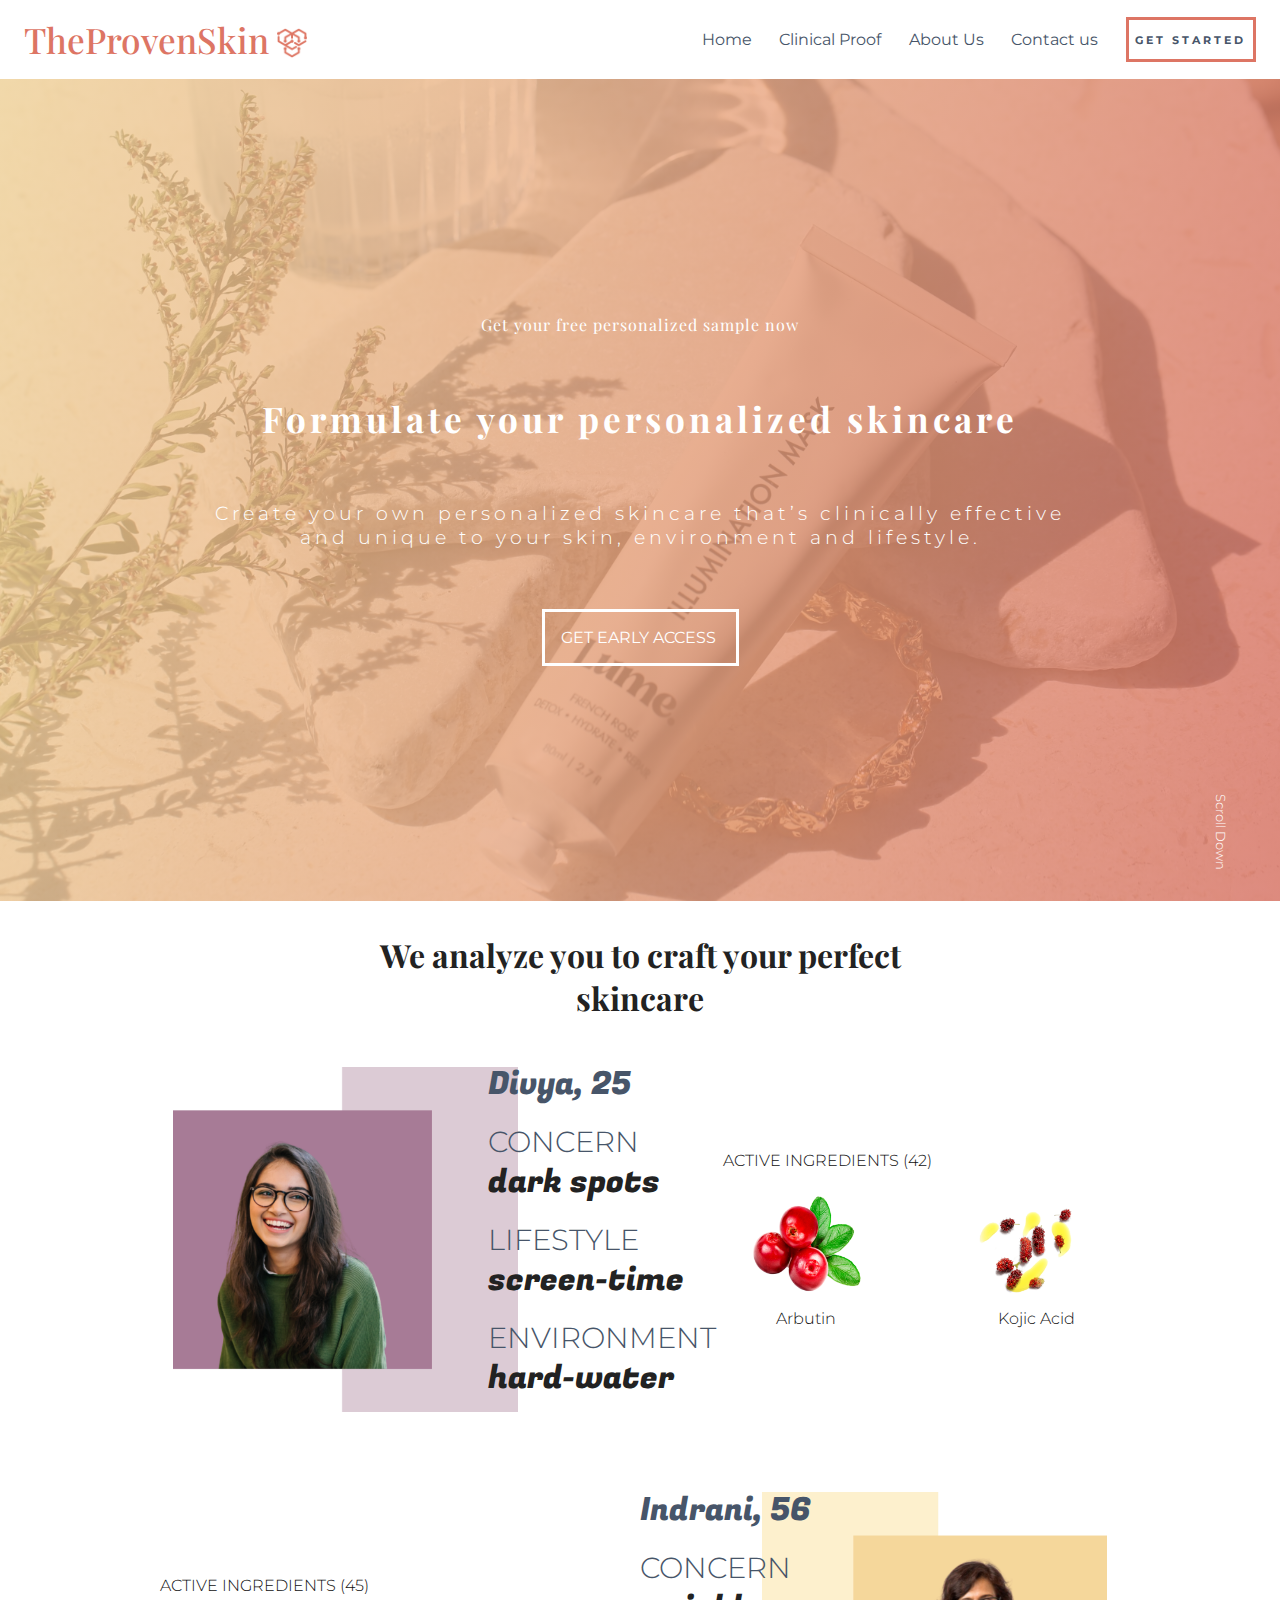
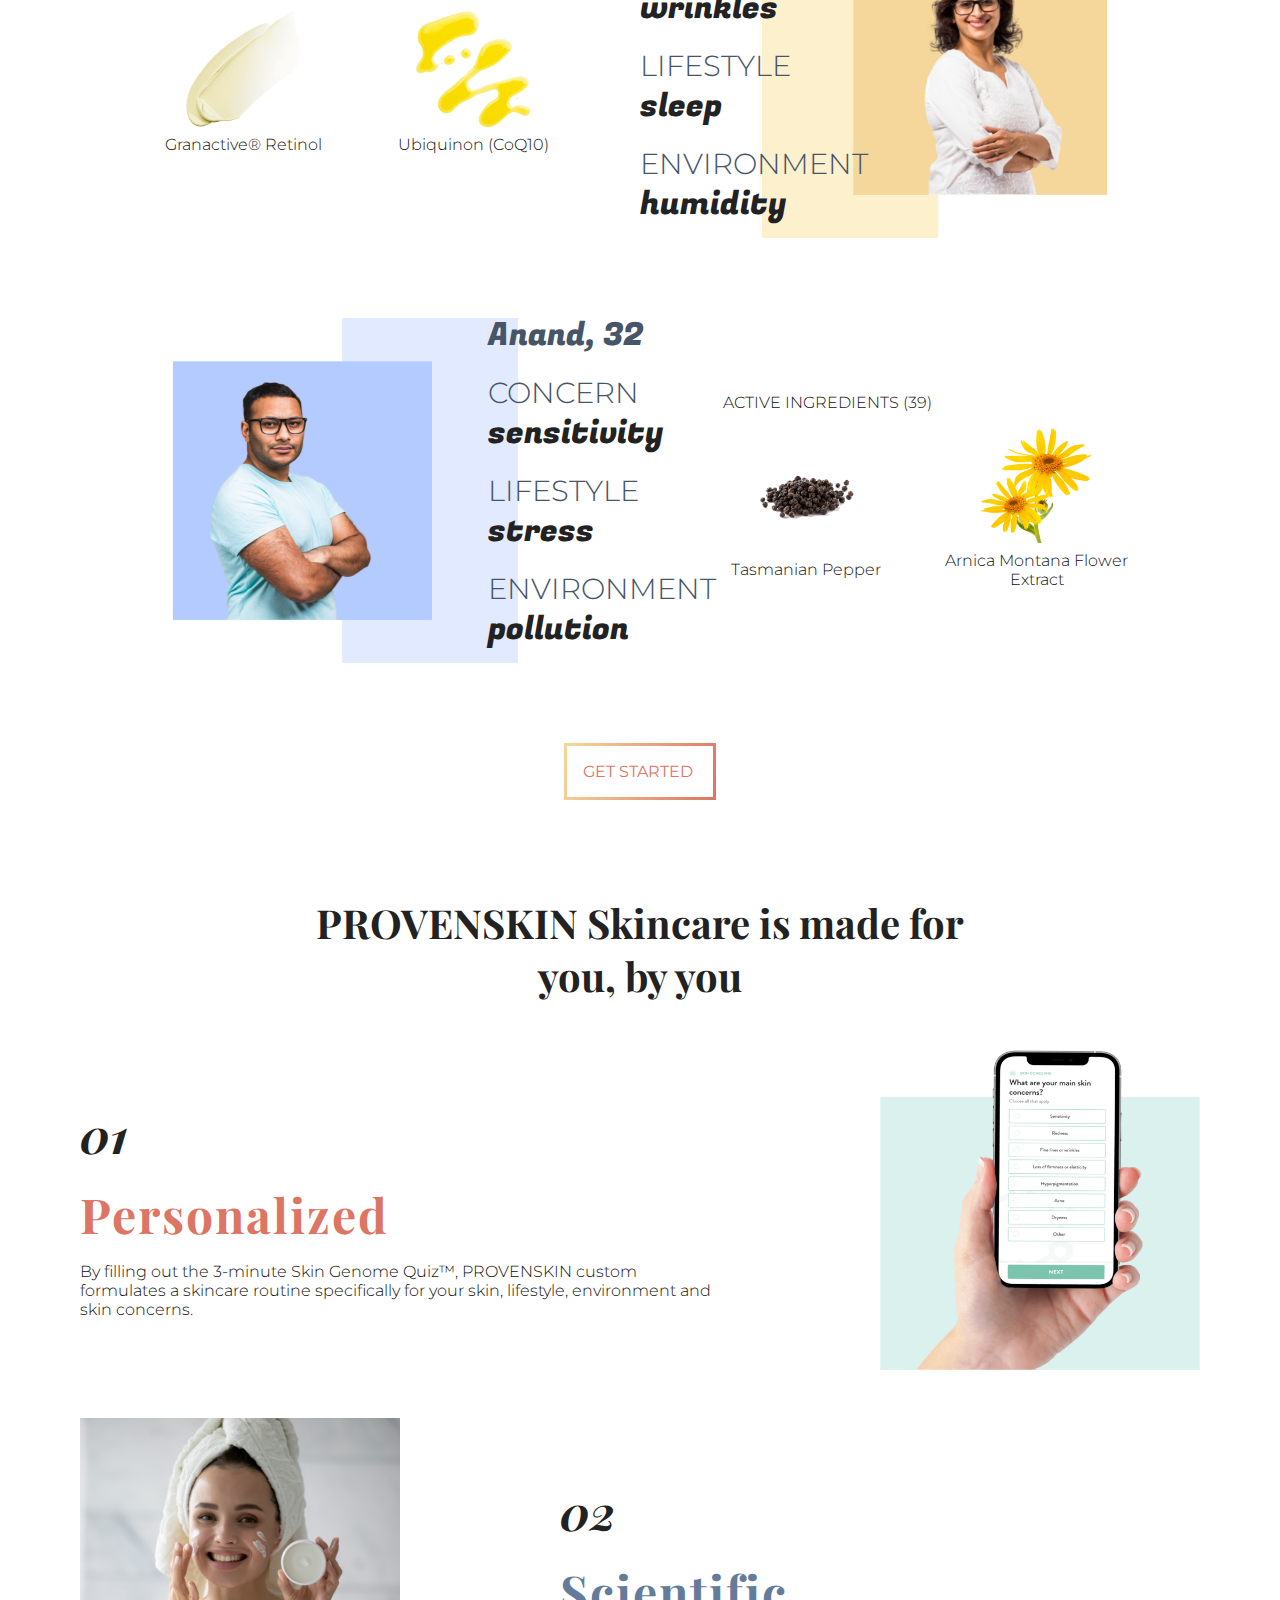
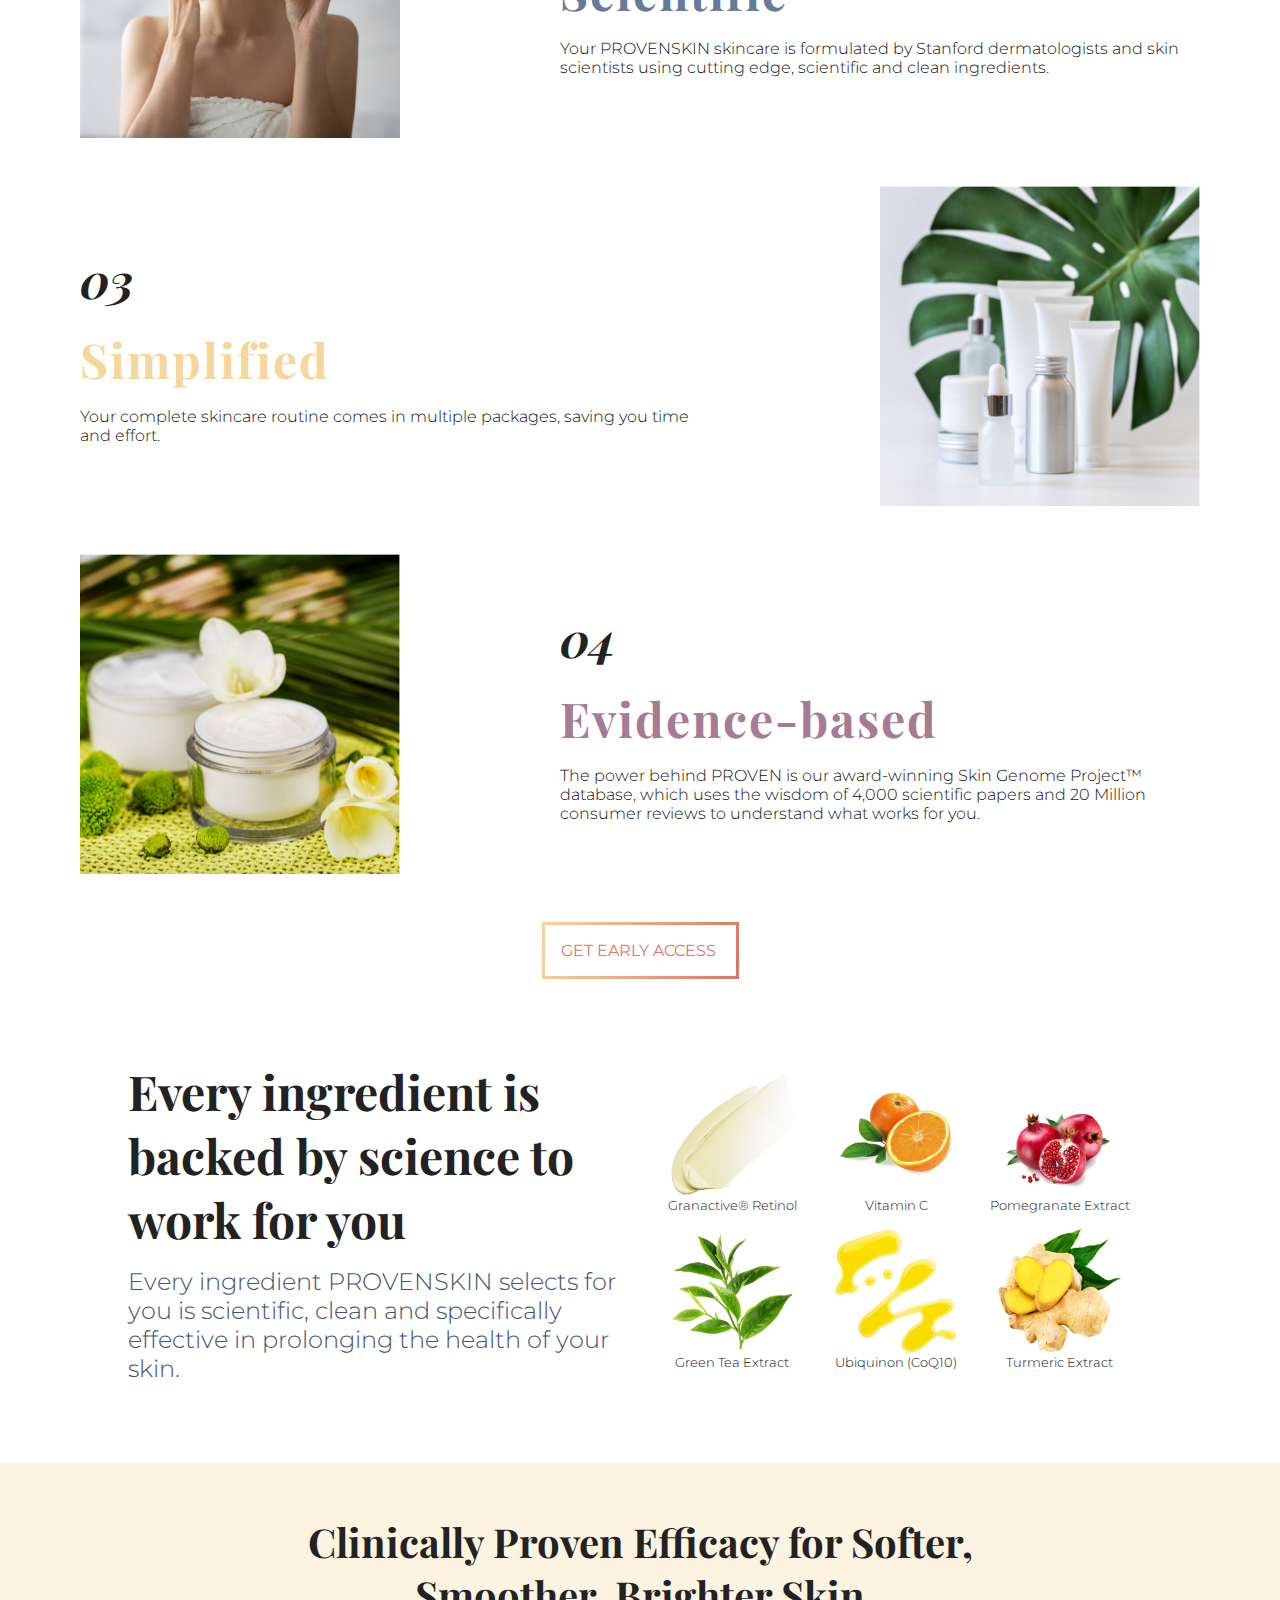
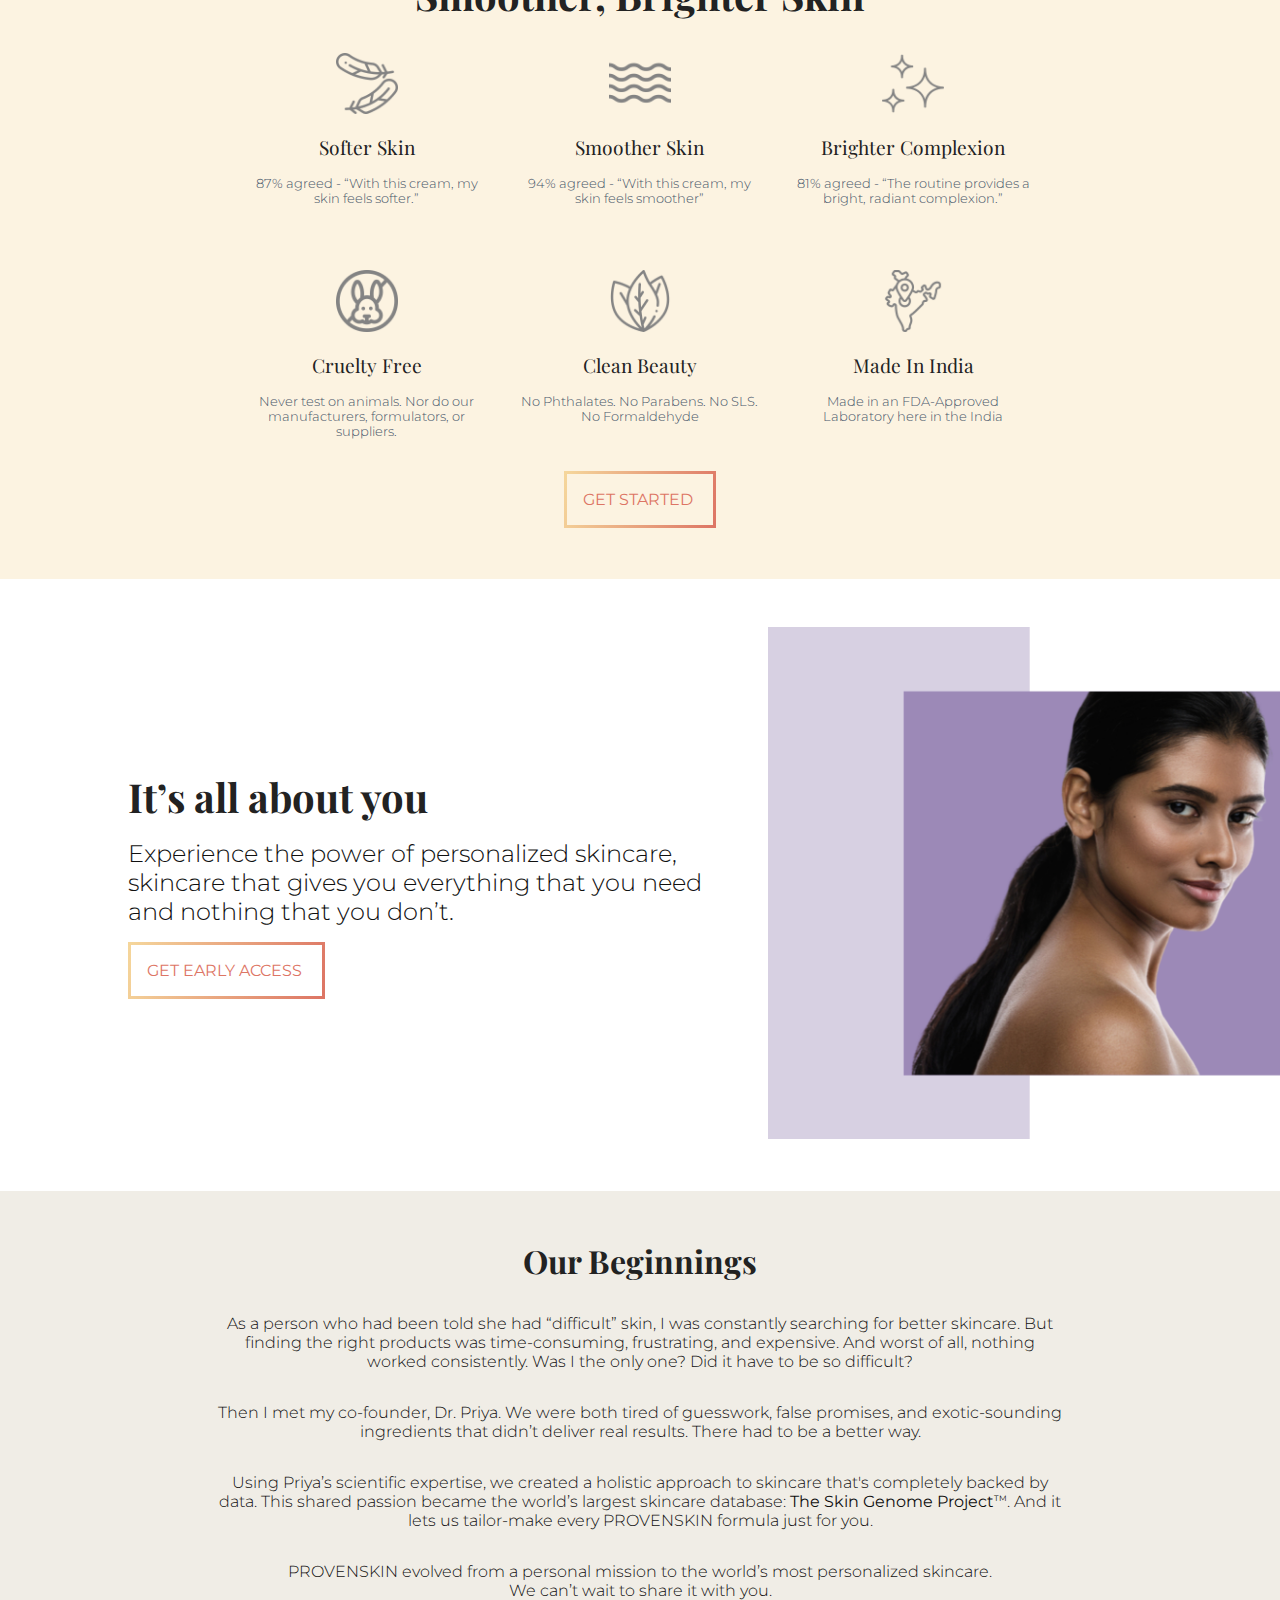
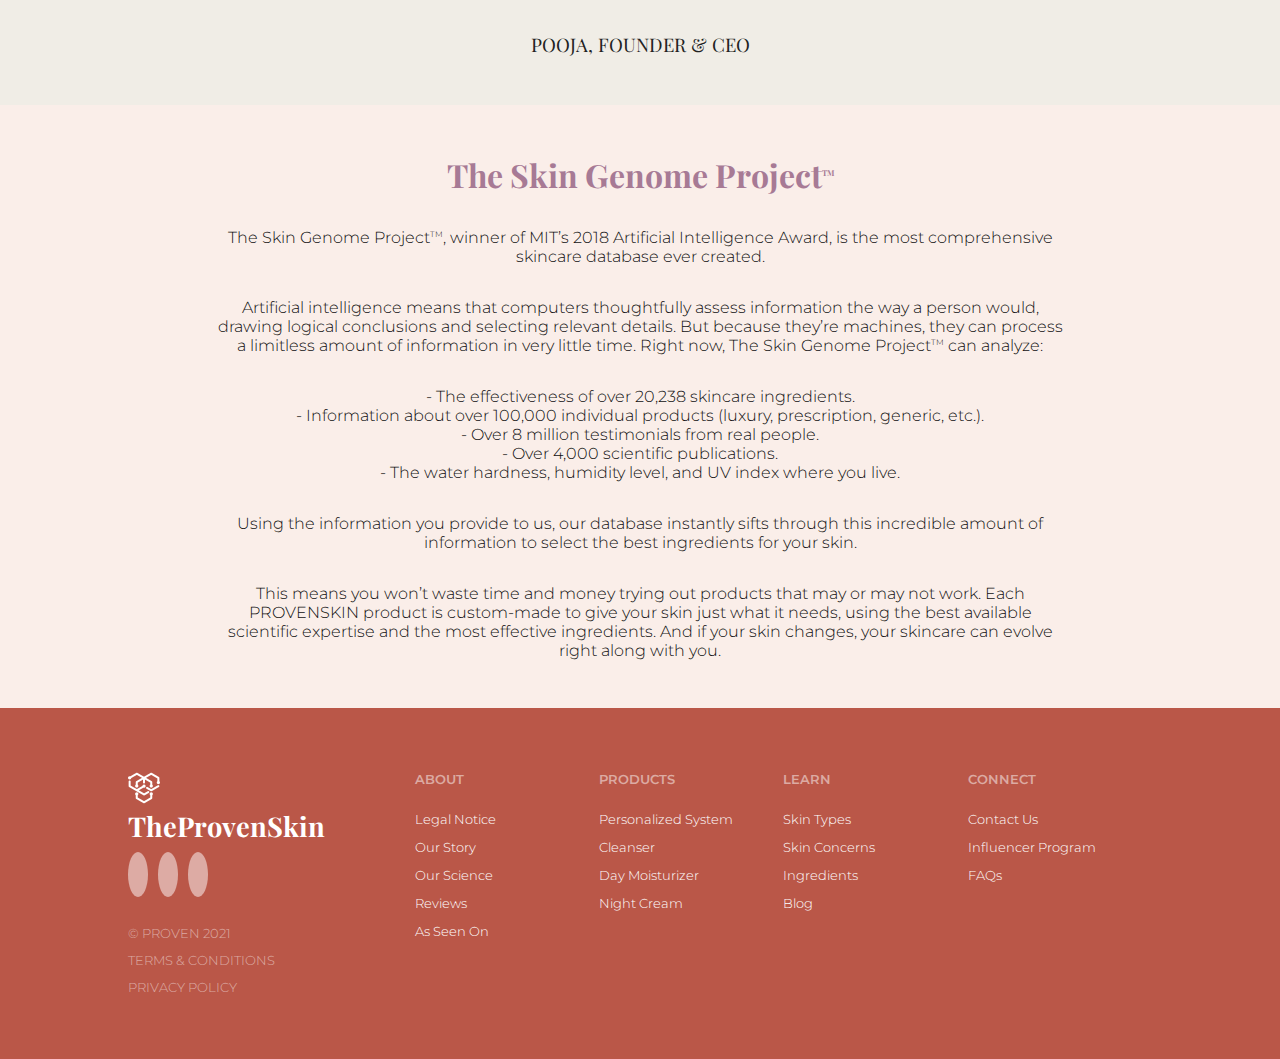
==== commit 1922fae9: "forth commit" ====
--- a/index.html
+++ b/index.html
@@ -33,7 +33,7 @@
             <a href="#clinical-proof" class="nav-link">Clinical Proof</a>
           </li>
           <li class="nav-item">
-            <a href="#about" class="nav-link">About Us</a>
+            <a href="#our-story" class="nav-link">About Us</a>
           </li>
           <li class="nav-item">
             <a href="contact.html" class="nav-link">Contact us</a>
@@ -353,7 +353,7 @@
           personalized skincare. <br />
           We can’t wait to share it with you.
         </p>
-        <h3>PUJA, FOUNDER & CEO</h3>
+        <h3>POOJA, FOUNDER & CEO</h3>
       </div>
       <div class="project" id="our-science">
         <h1>
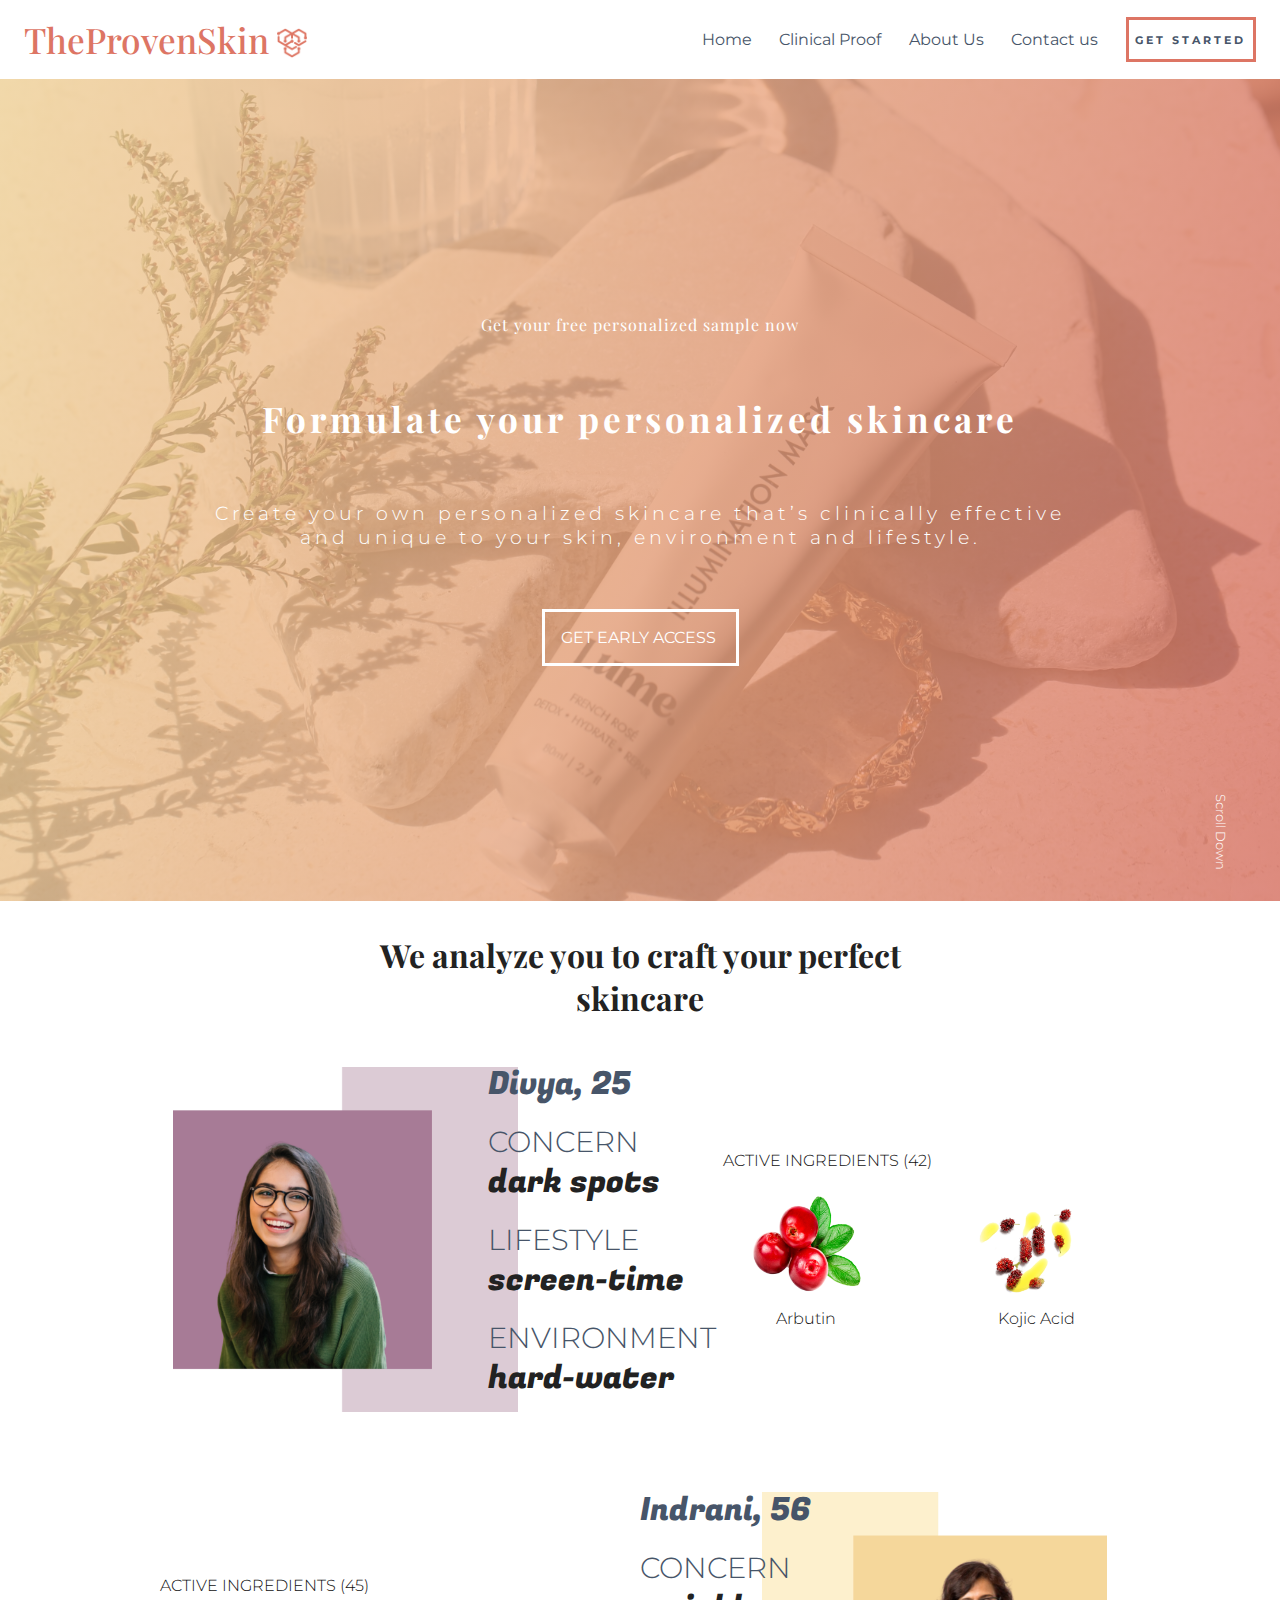
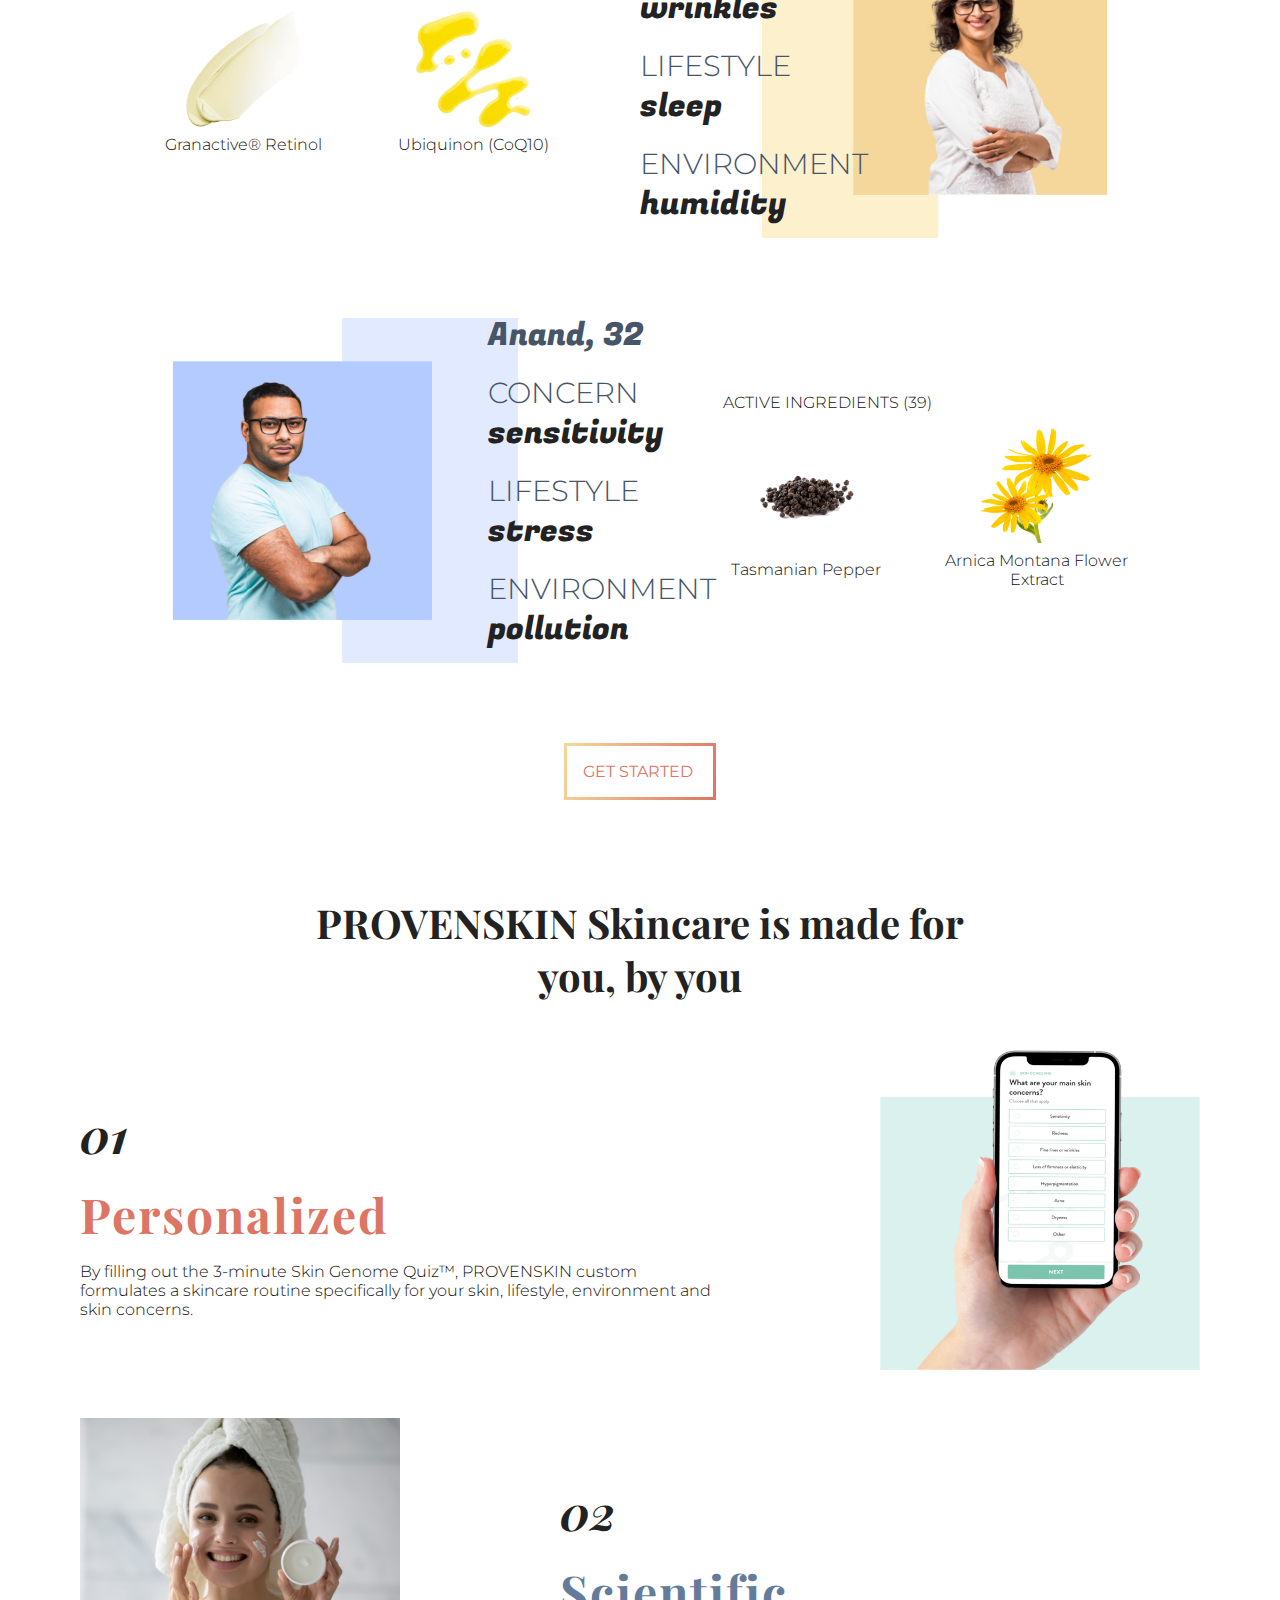
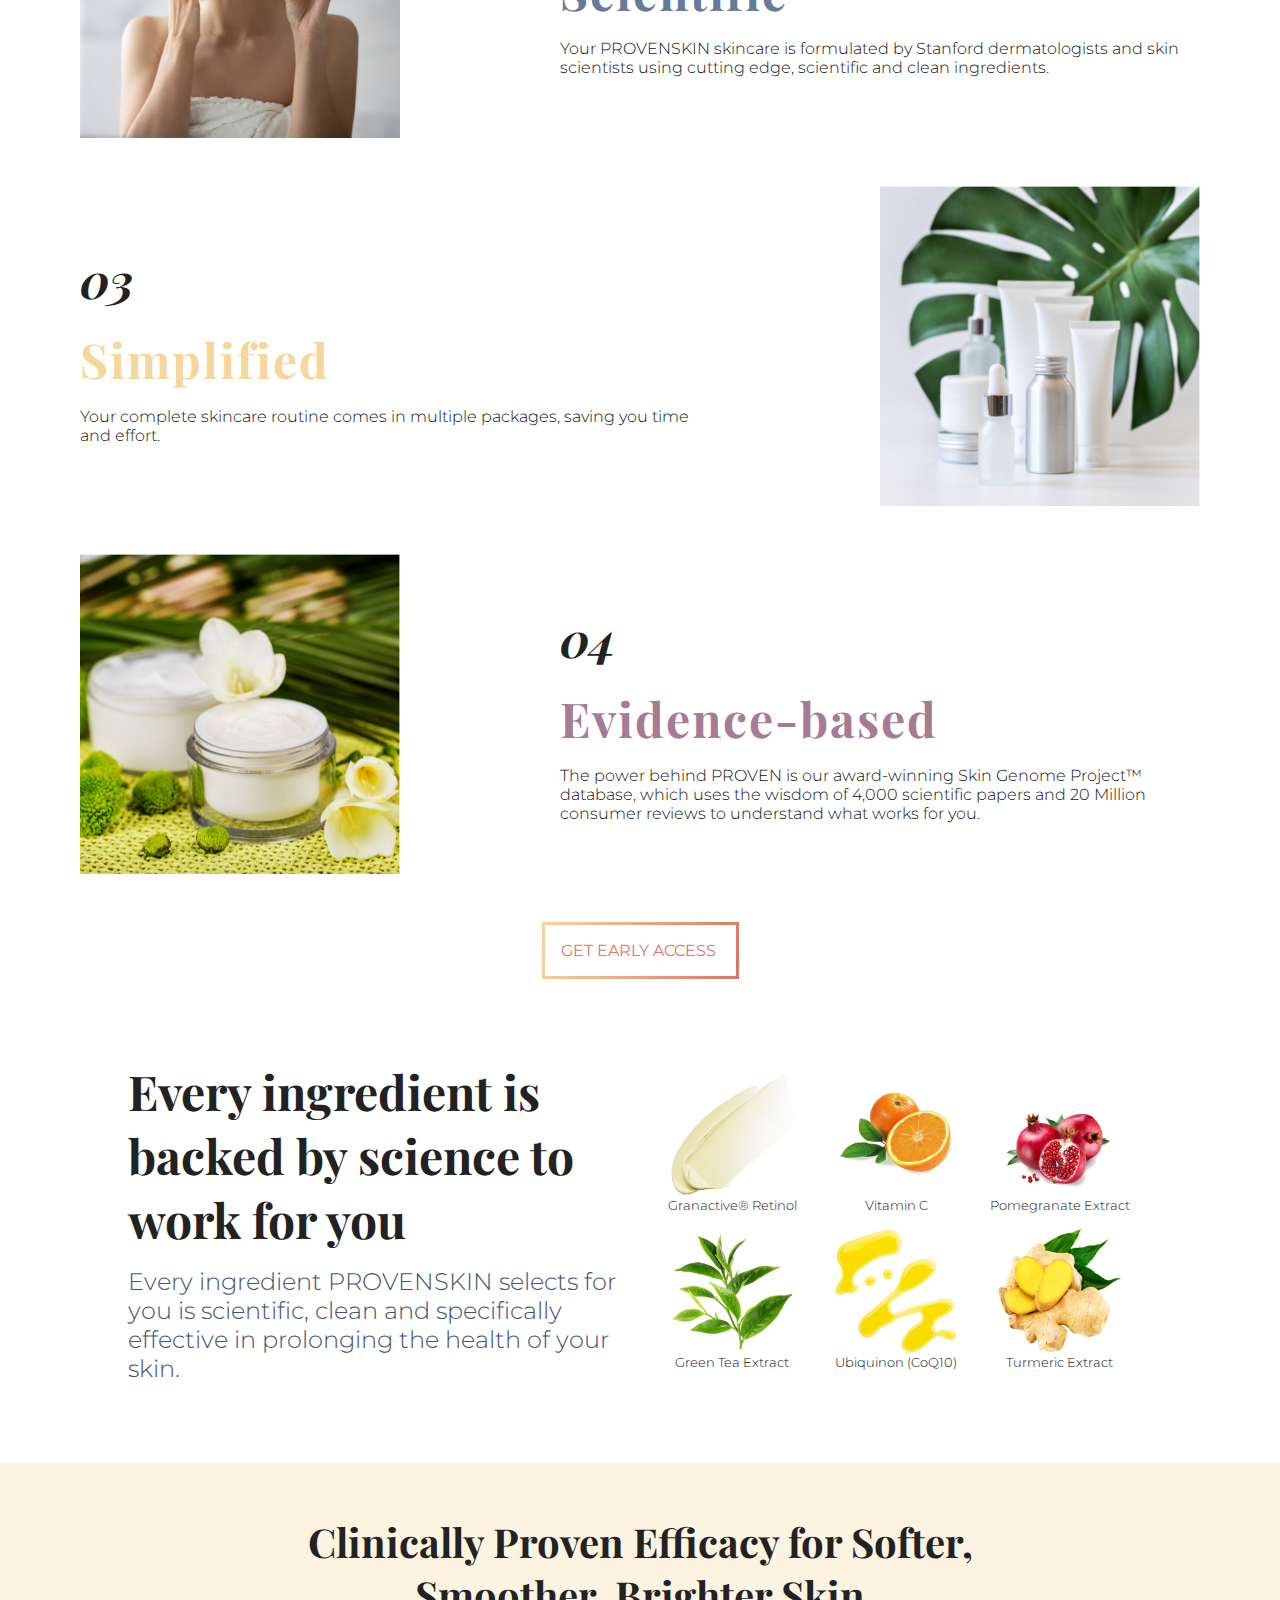
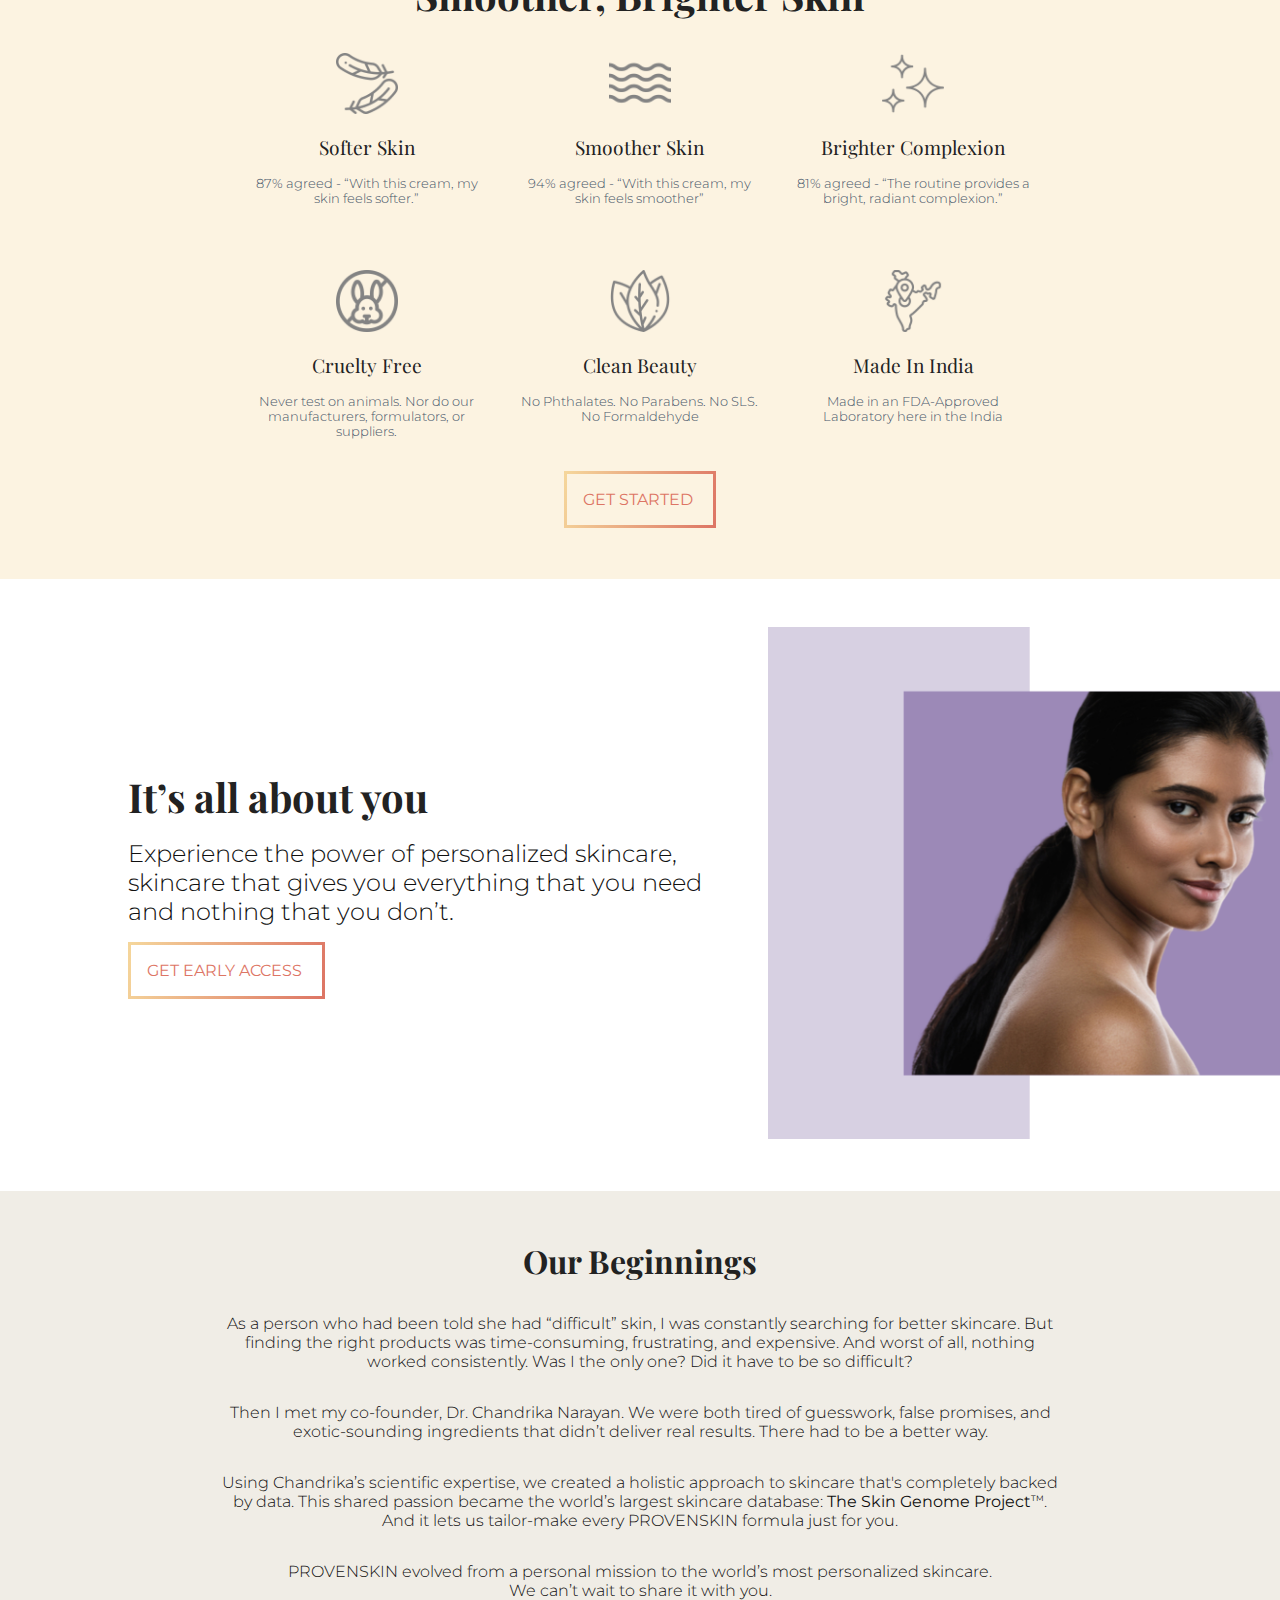
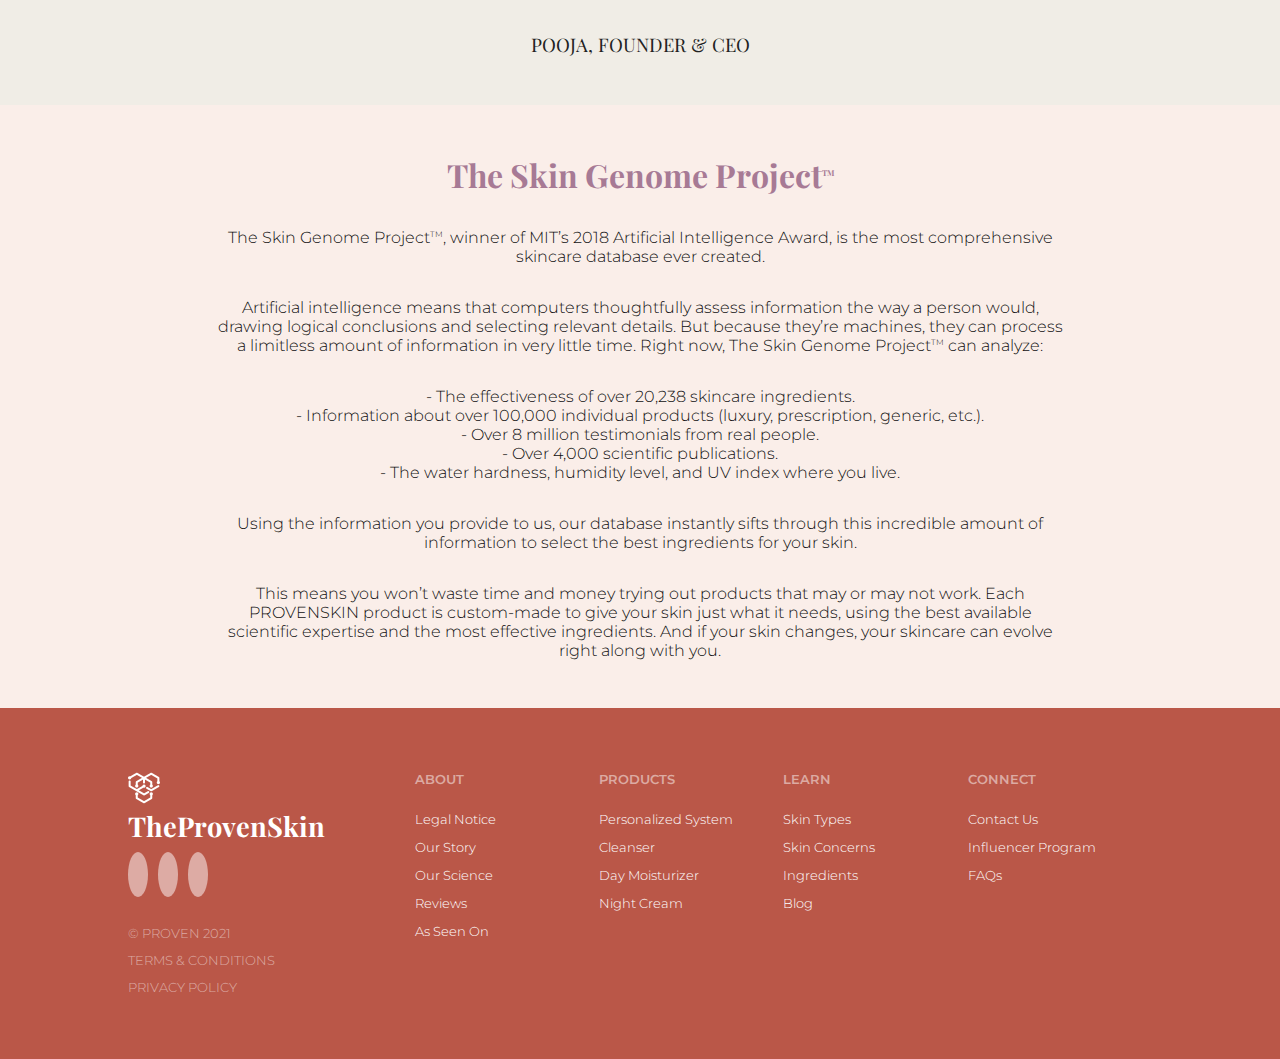
==== commit ee17cd63: "fivth commit" ====
--- a/index.html
+++ b/index.html
@@ -337,12 +337,12 @@
           be so difficult?
         </p>
         <p>
-          Then I met my co-founder, Dr. Priya. We were both tired of
+          Then I met my co-founder, Dr. Chandrika Narayan. We were both tired of
           guesswork, false promises, and exotic-sounding ingredients that didn’t
           deliver real results. There had to be a better way.
         </p>
         <p>
-          Using Priya’s scientific expertise, we created a holistic approach to
+          Using Chandrika’s scientific expertise, we created a holistic approach to
           skincare that's completely backed by data. This shared passion became
           the world’s largest skincare database:
           <b>The Skin Genome Project<sup>TM</sup></b
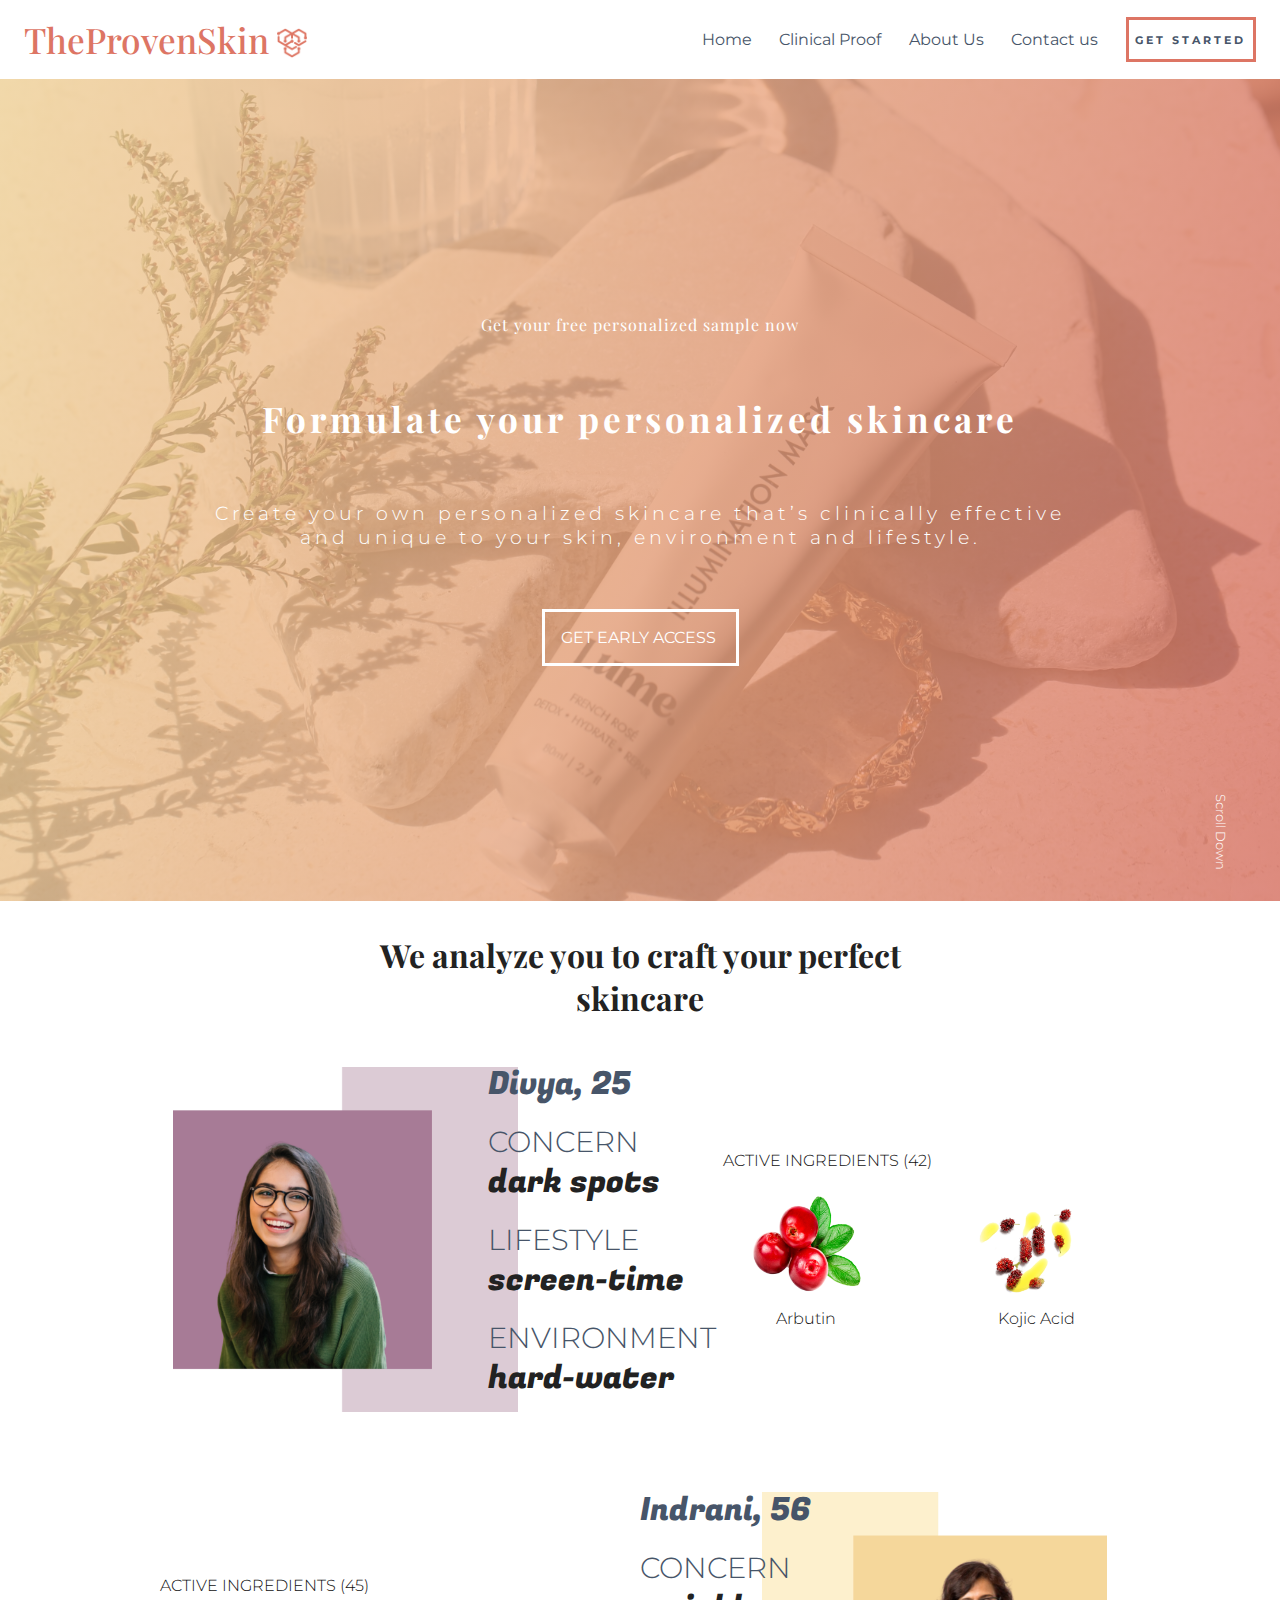
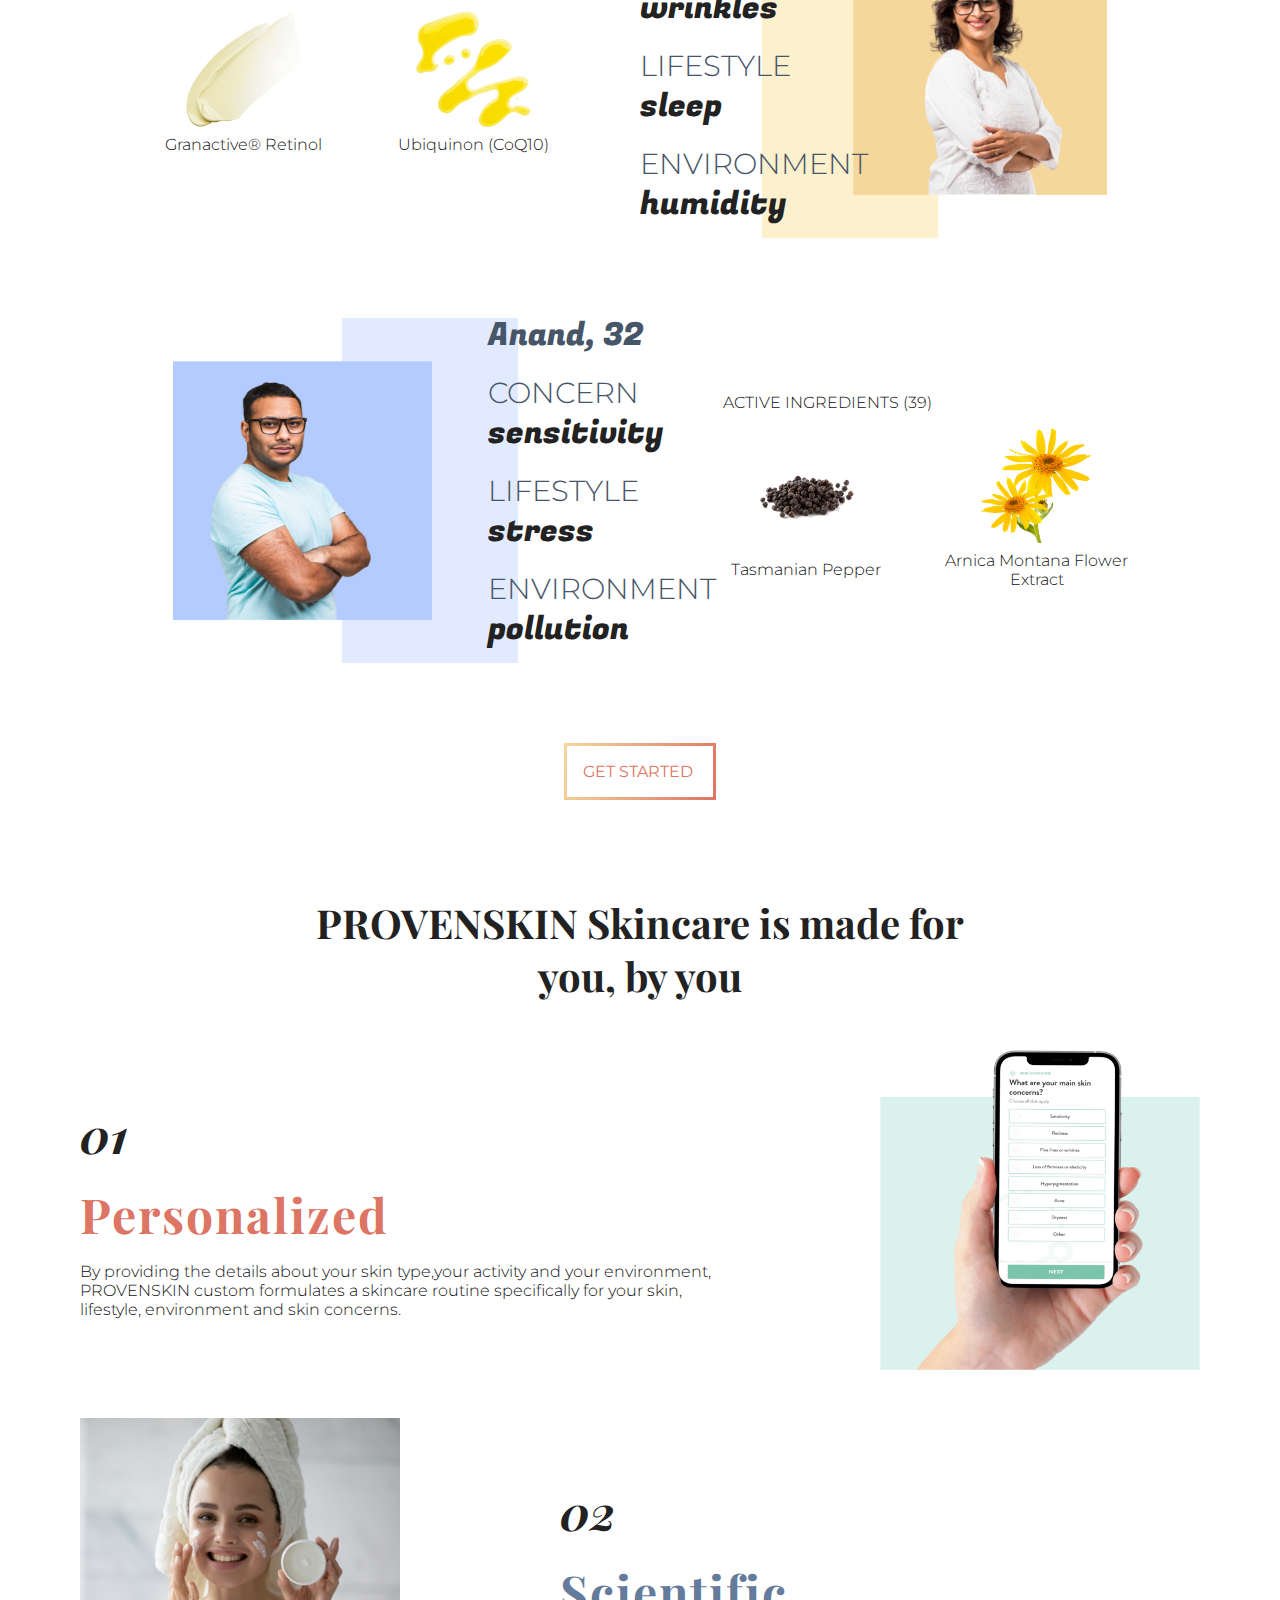
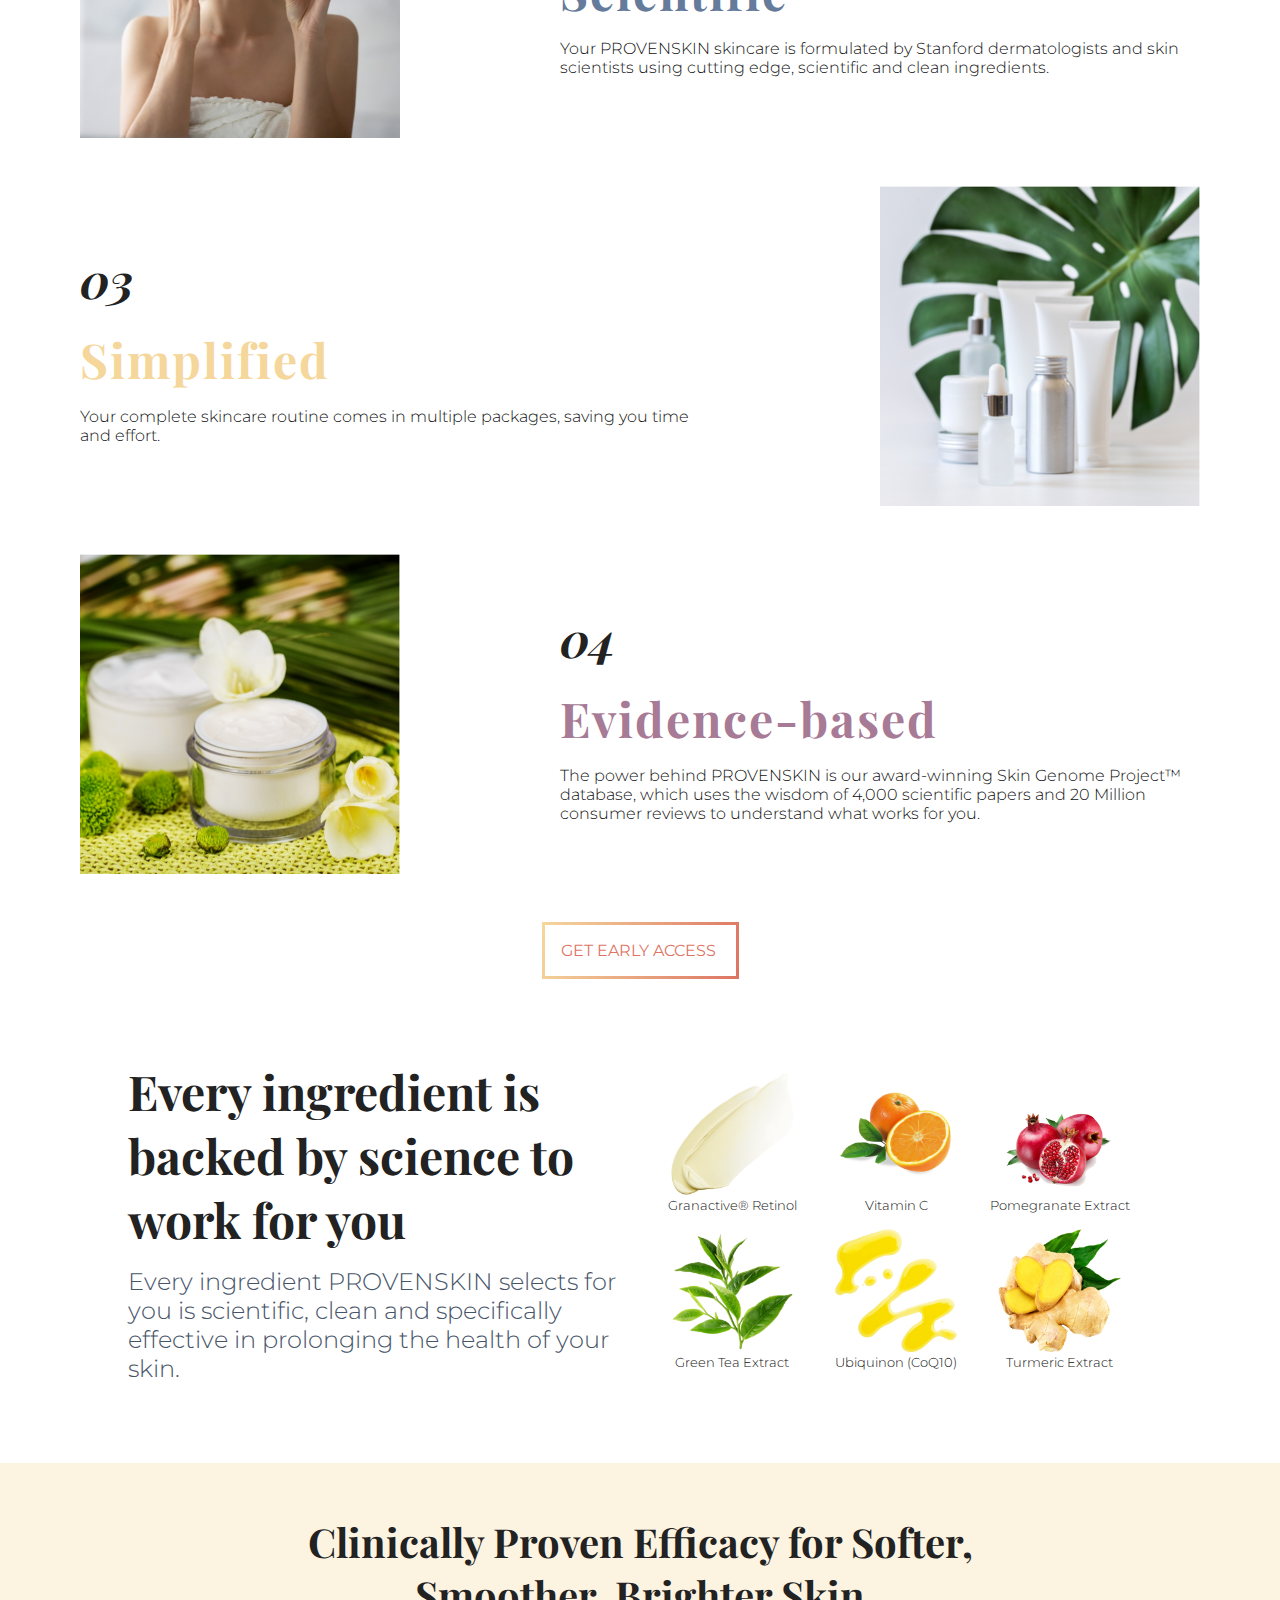
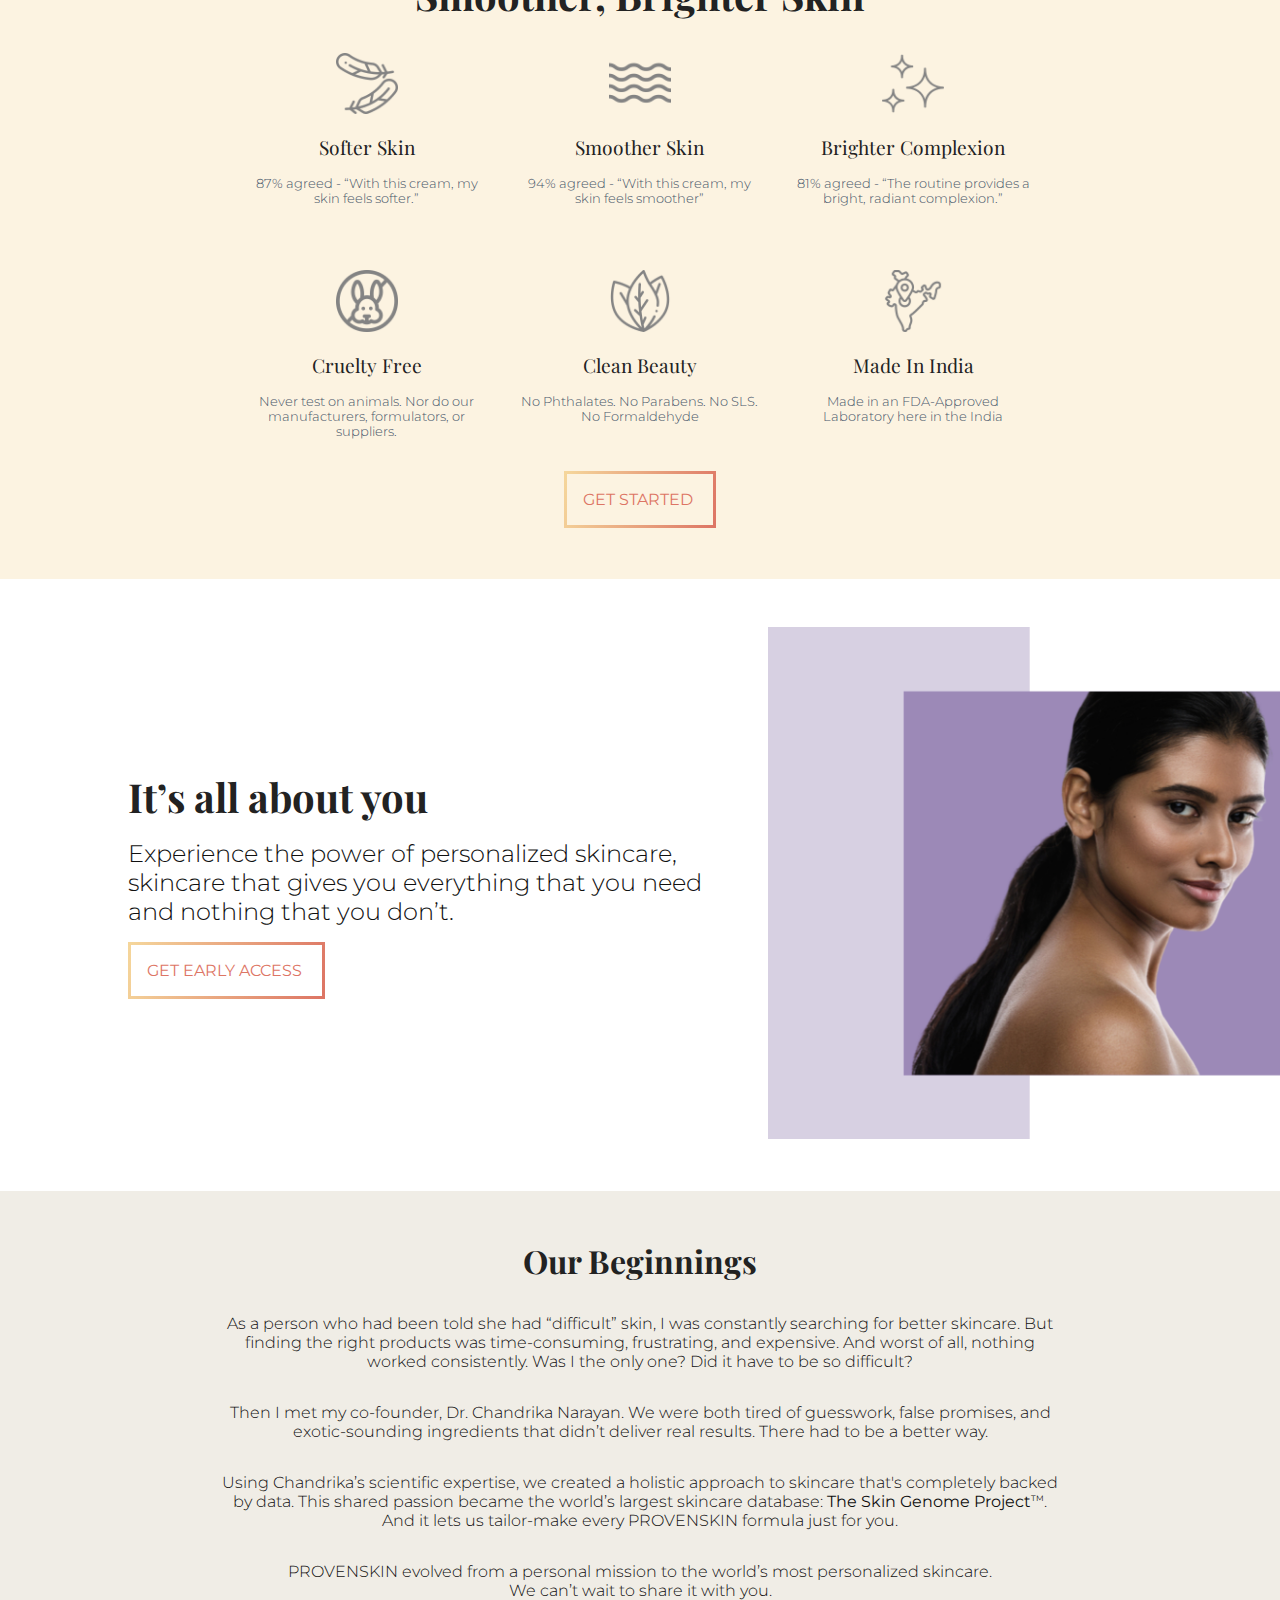
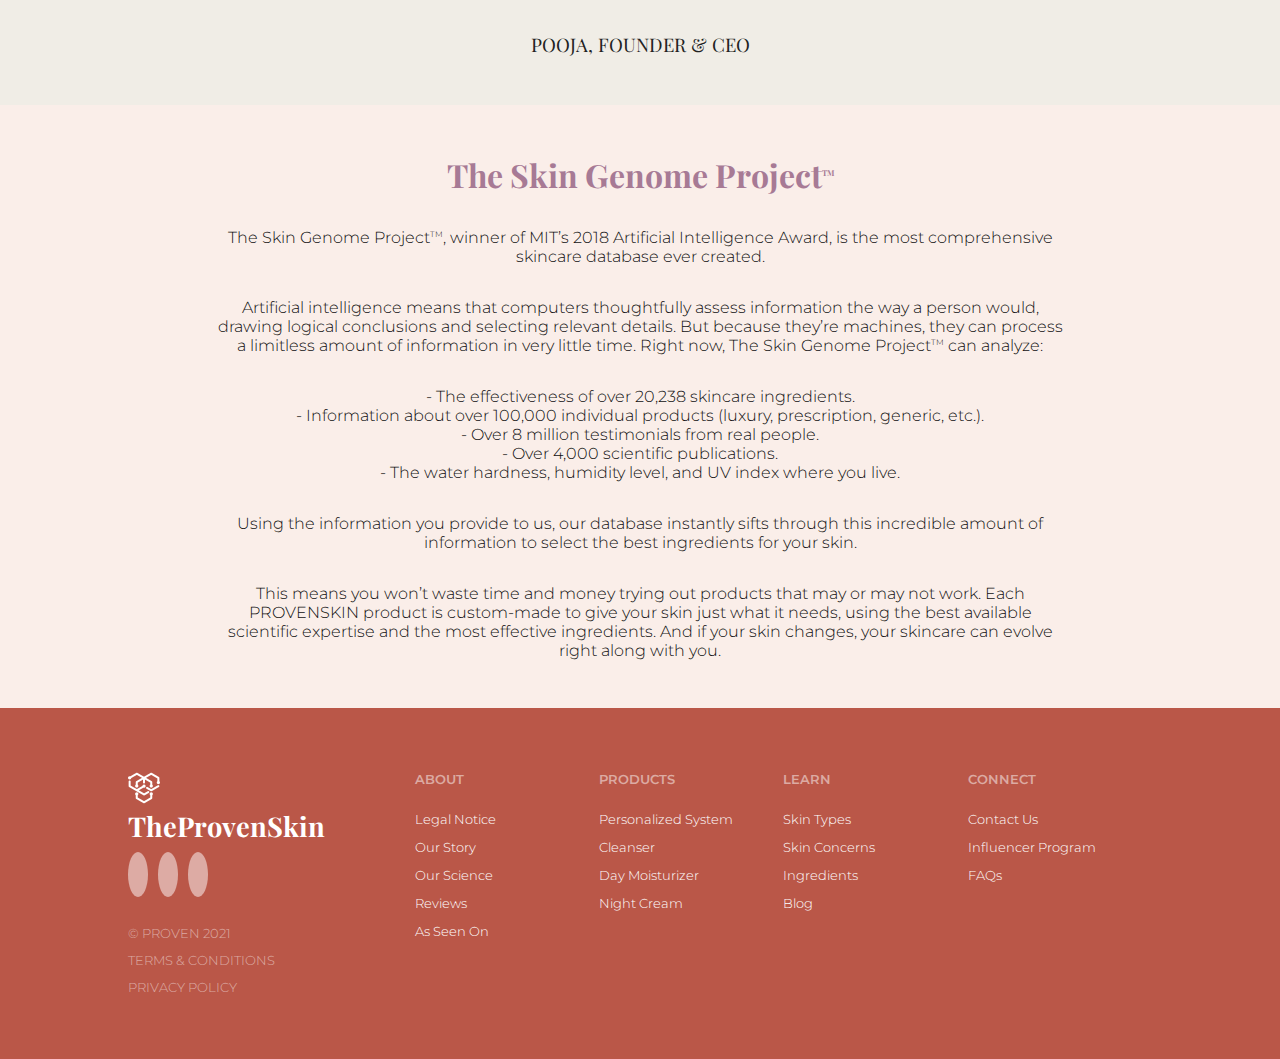
==== commit 26251aec: "final commit" ====
--- a/index.html
+++ b/index.html
@@ -175,7 +175,7 @@
           <h2 class="num"><b>01</b></h2>
           <h1 class="heading"><b>Personalized</b></h1>
           <p>
-            By filling out the 3-minute Skin Genome Quiz™, PROVENSKIN custom
+            By providing the details about your skin type,your activity and your environment, PROVENSKIN custom
             formulates a skincare routine specifically for your skin, lifestyle,
             environment and skin concerns.
           </p>
@@ -210,7 +210,7 @@
           <h2 class="num"><b>04</b></h2>
           <h1 class="heading"><b>Evidence-based</b></h1>
           <p>
-            The power behind PROVEN is our award-winning Skin Genome Project™
+            The power behind PROVENSKIN is our award-winning Skin Genome Project™
             database, which uses the wisdom of 4,000 scientific papers and 20
             Million consumer reviews to understand what works for you.
           </p>
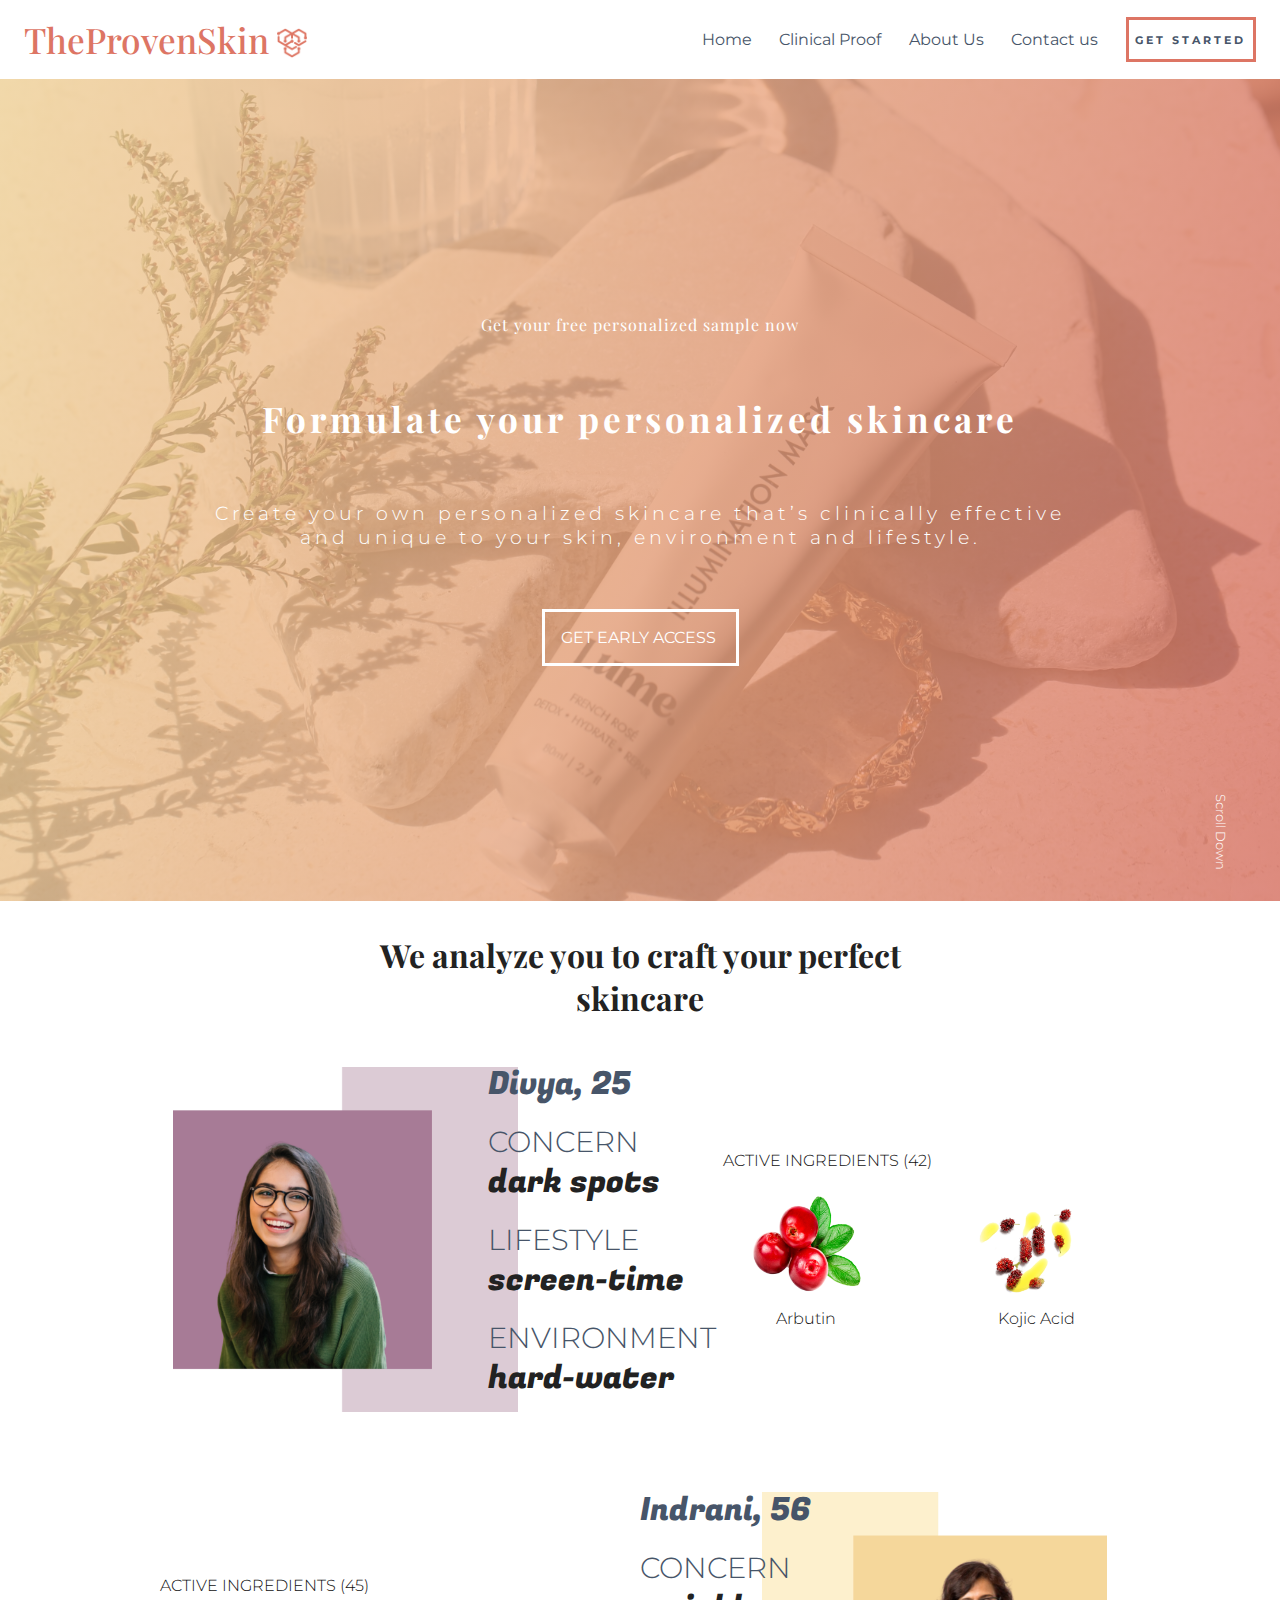
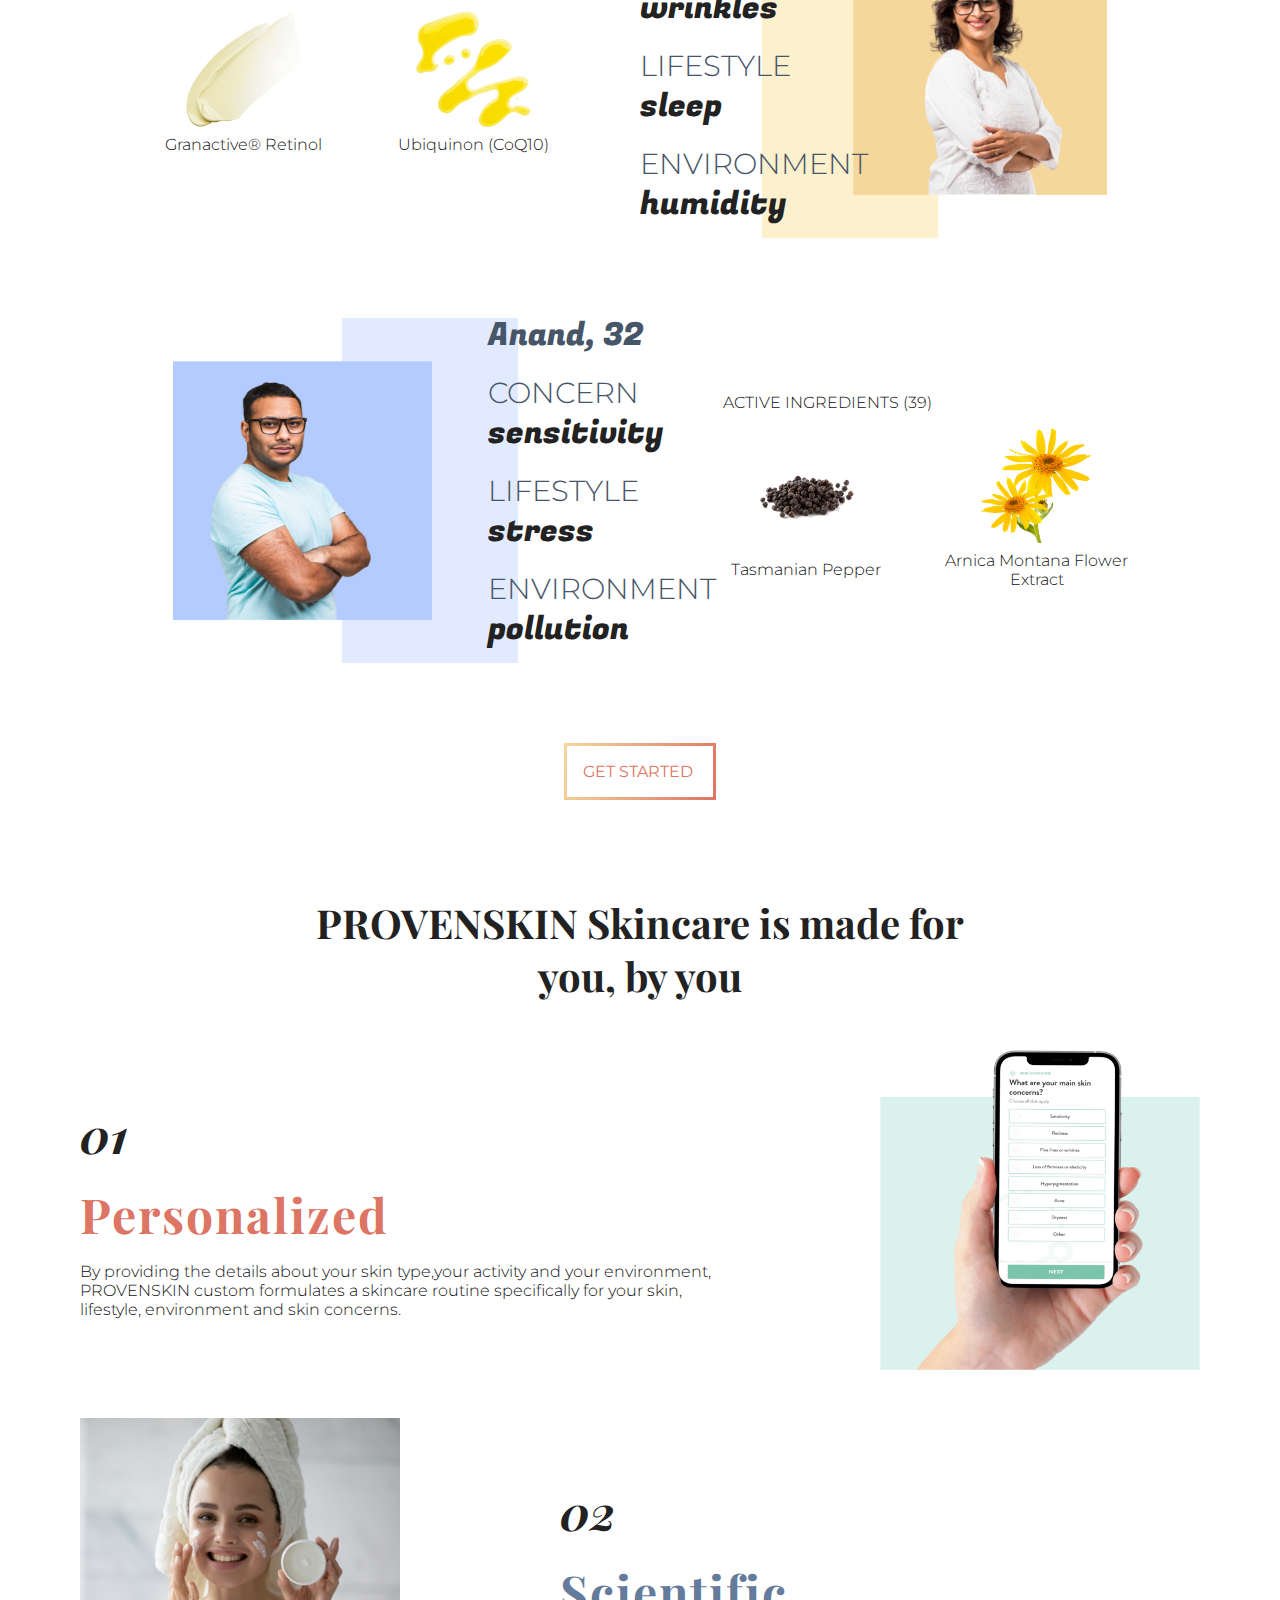
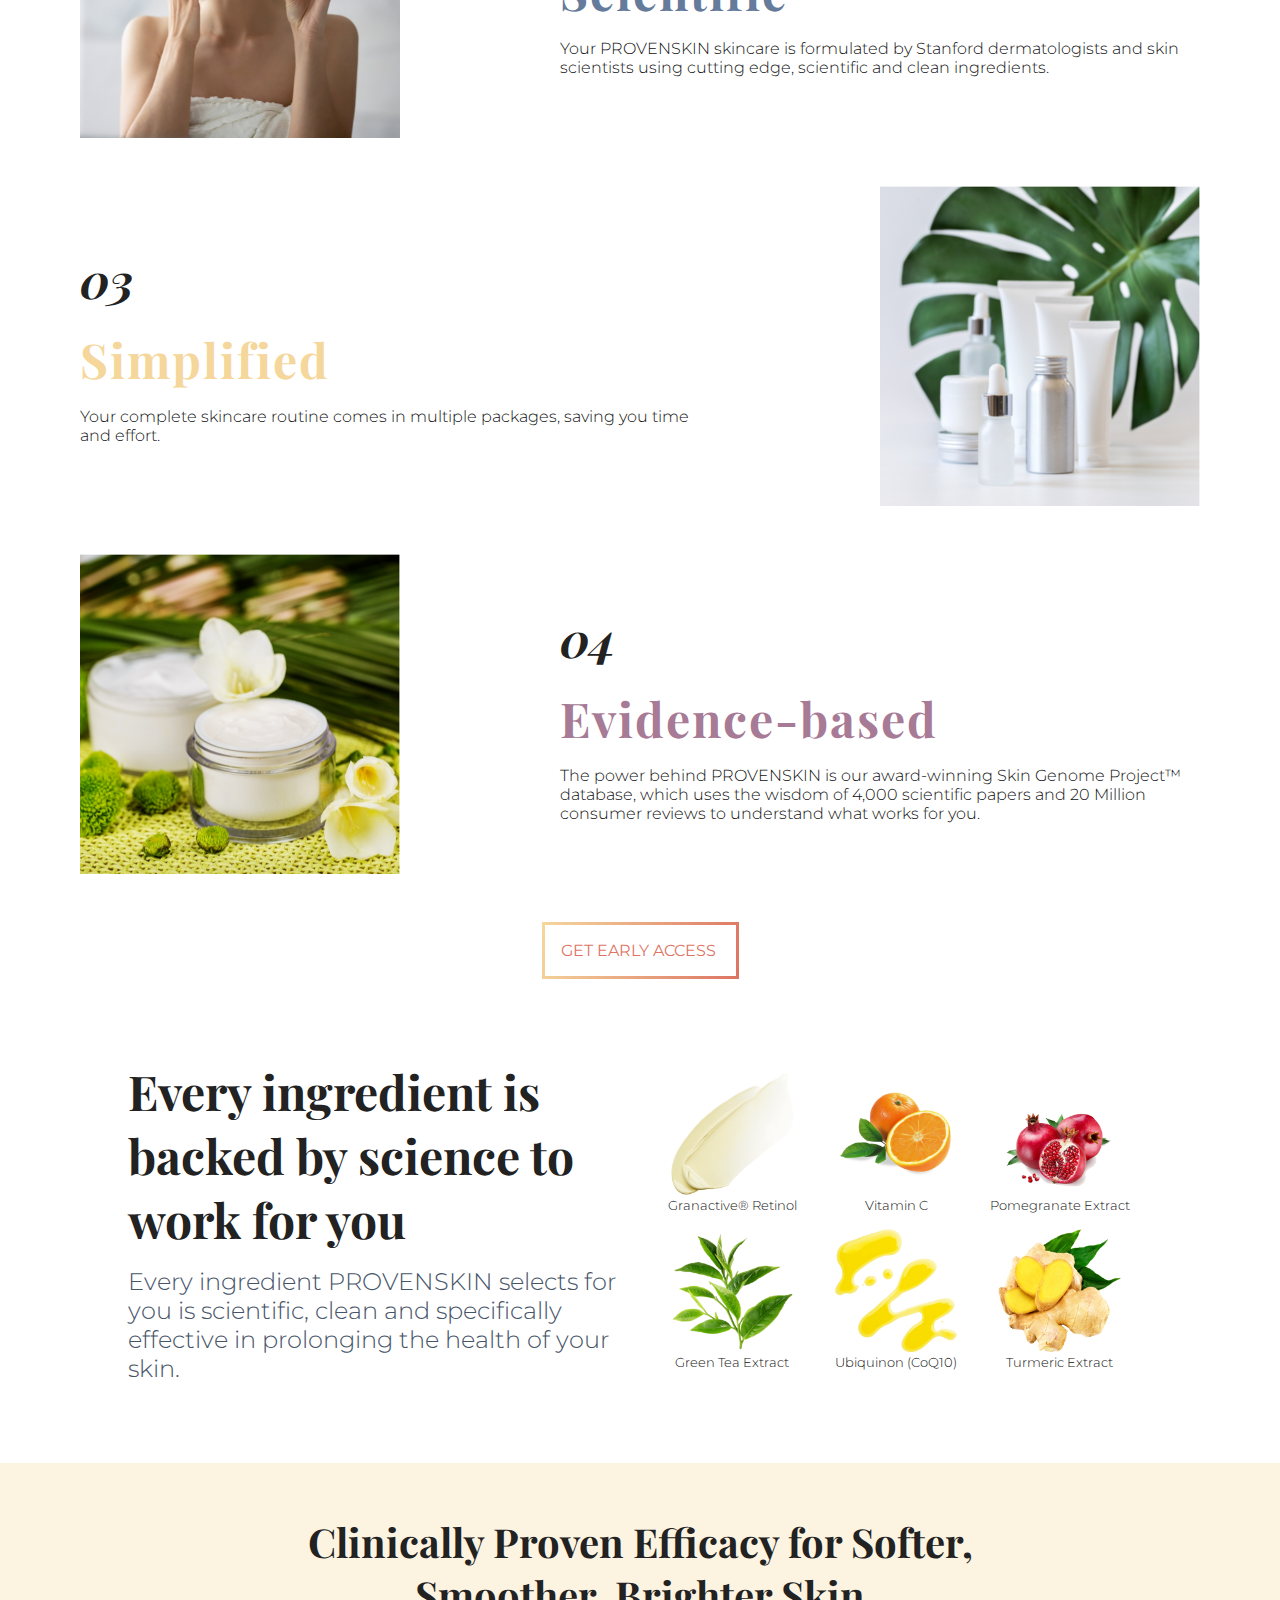
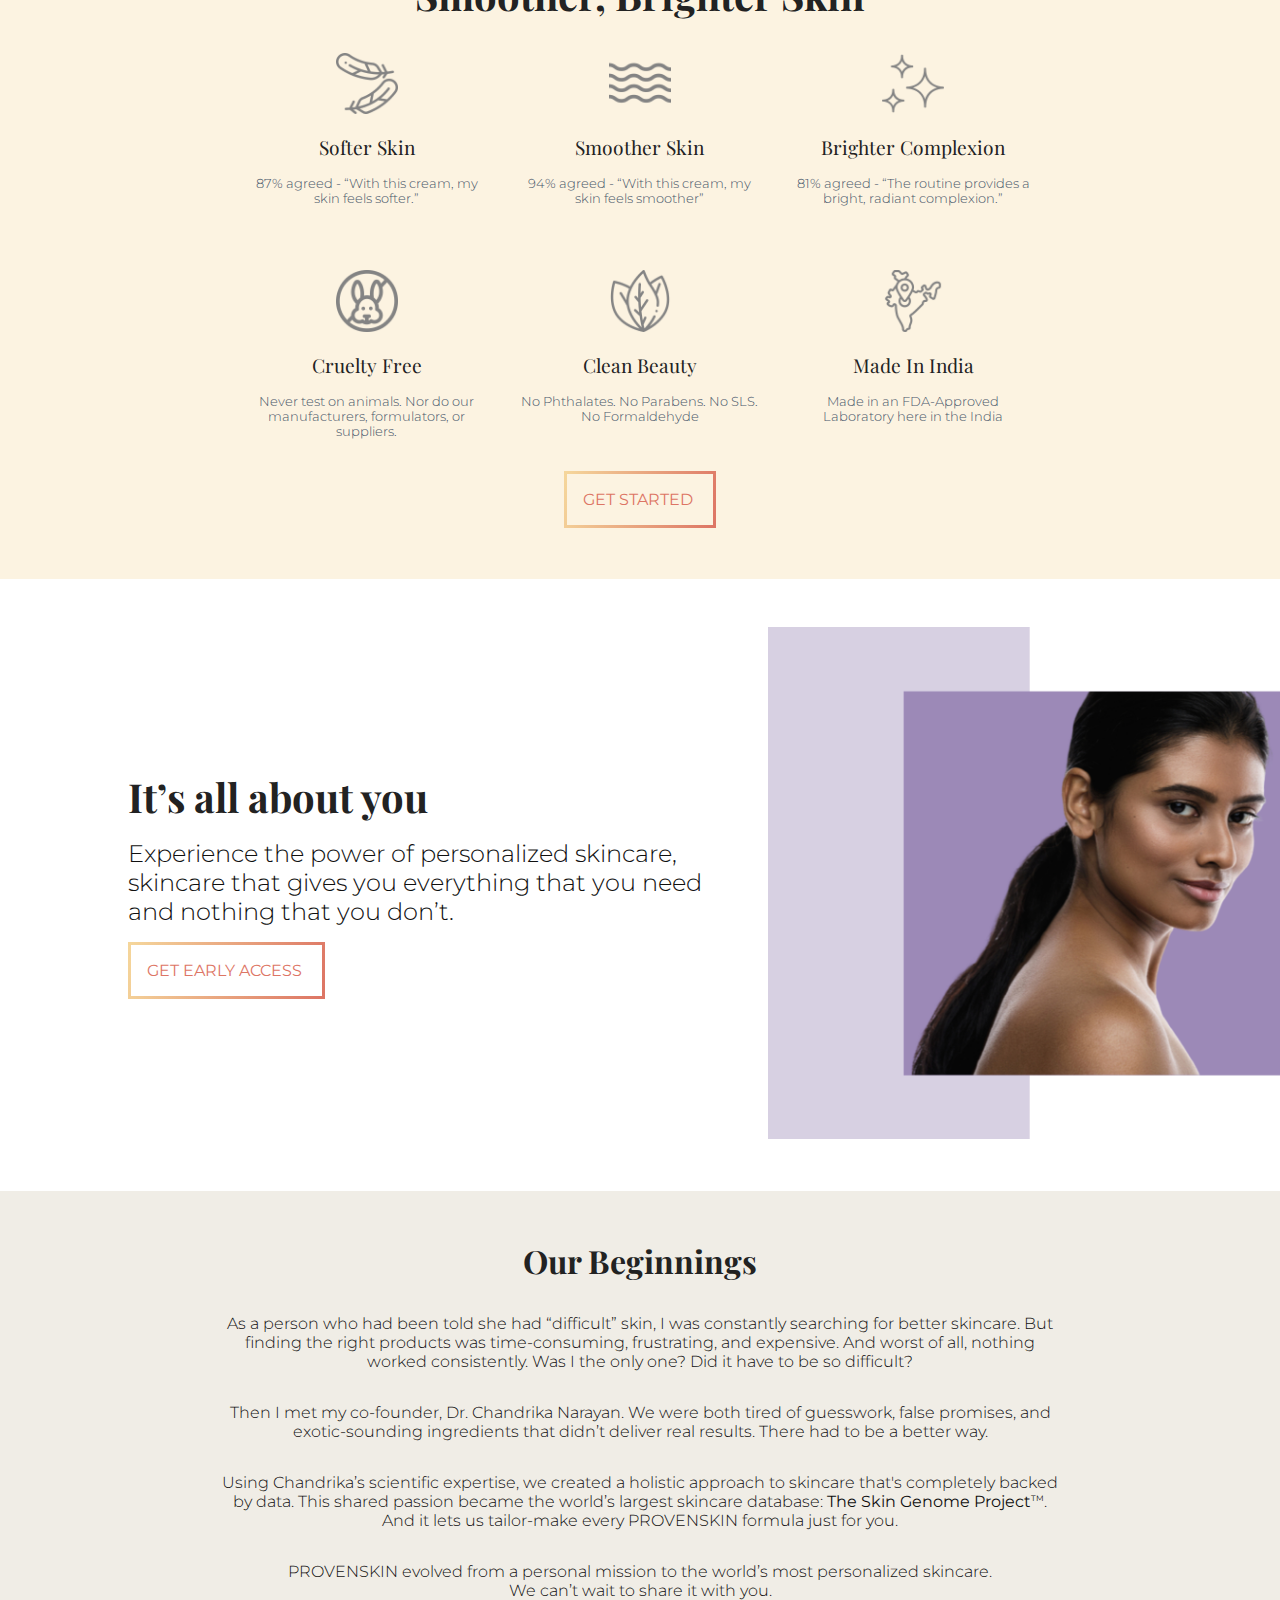
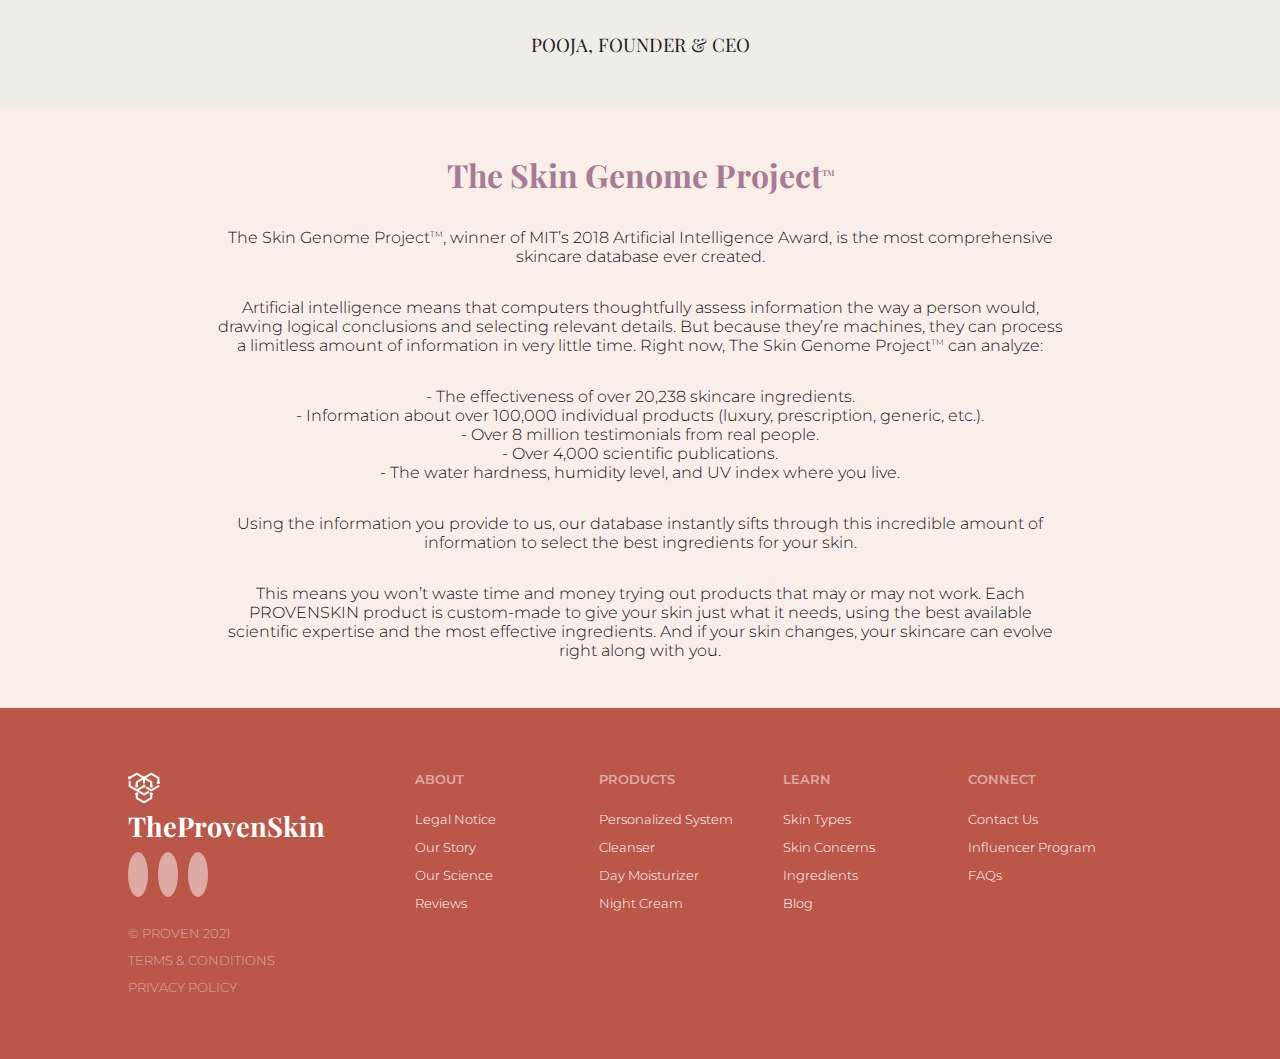
==== commit 3e99519a: "css modification" ====
--- a/index.html
+++ b/index.html
@@ -418,7 +418,6 @@
         <a href="#our-story">Our Story</a>
         <a href="#our-science">Our Science</a>
         <a href="">Reviews</a>
-        <a href="">As Seen On</a>
       </div>
       <div class="products">
         <p class="heading">PRODUCTS</p>
--- a/style.css
+++ b/style.css
@@ -782,7 +782,7 @@
   }
   .old-lady>.stuff img{
     margin-right: 0;
-    margin-left: 2rem;
+    margin-left: 2rem !important;
   }
   .old-lady > .active-ingredients {
     margin-left: 0;
